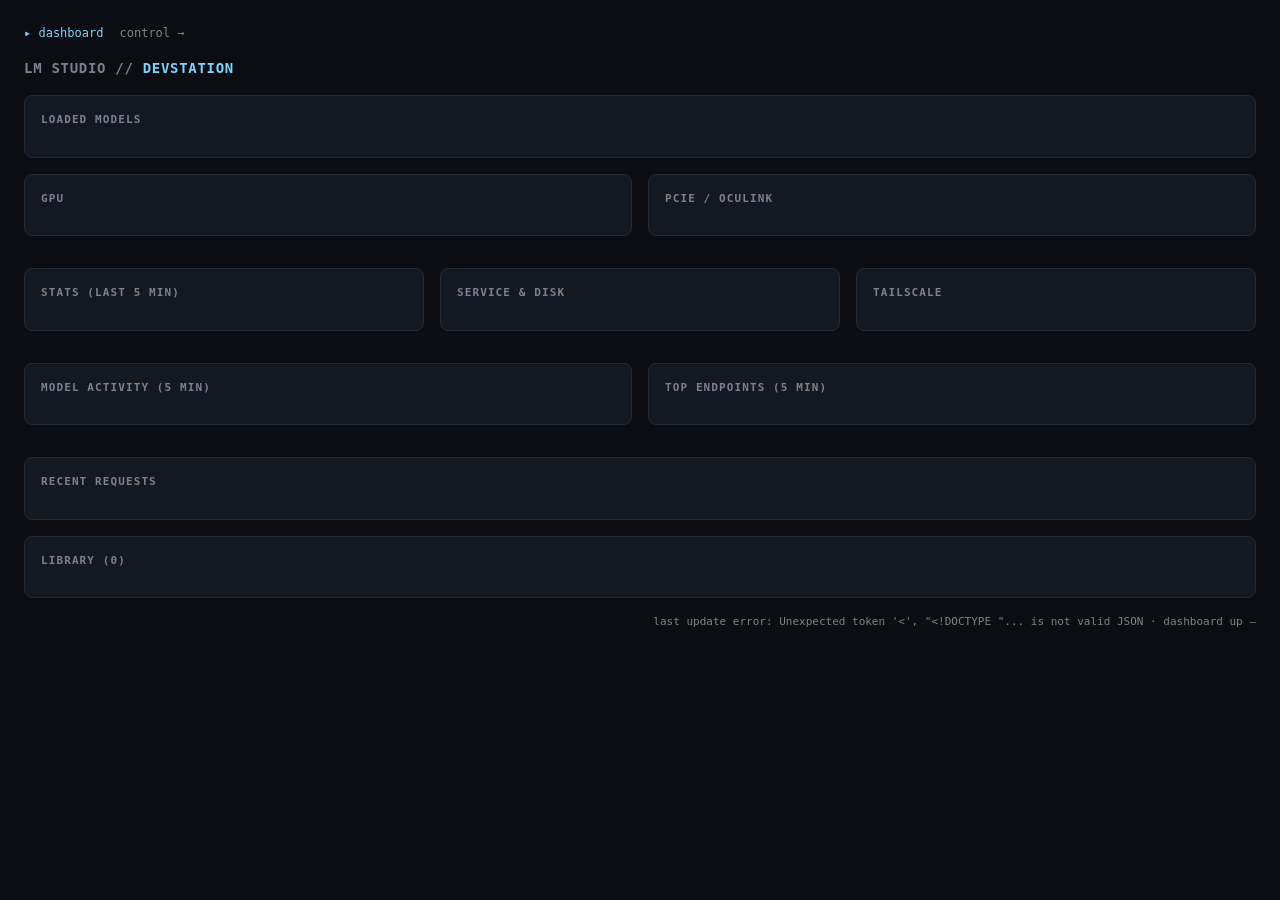
==== templates/index.html @ d63483bf "Serve state from background samplers and add a 10Hz live endpoint The request path used to shell out" ====
<!doctype html>
<html><head><meta charset="utf-8"><title>lm studio // devstation</title>
<style>
  :root{--bg:#0b0d12;--card:#141821;--border:#222936;--text:#e6e9ef;--dim:#7a8290;--accent:#7dd3fc;--accent2:#a78bfa;--good:#86efac;--warn:#fcd34d;--bad:#fca5a5}
  *{box-sizing:border-box}
  body{margin:0;background:var(--bg);color:var(--text);font:14px/1.5 ui-monospace,SFMono-Regular,Menlo,monospace;padding:24px;max-width:1400px;margin-inline:auto}
  h1{font-size:14px;font-weight:600;margin:0 0 16px;color:var(--dim);letter-spacing:.05em;text-transform:uppercase}
  h1 span{color:var(--accent)}
  .grid-2{display:grid;grid-template-columns:1fr 1fr;gap:16px;margin-bottom:16px}
  .grid-3{display:grid;grid-template-columns:1fr 1fr 1fr;gap:16px;margin-bottom:16px}
  @media(max-width:900px){.grid-2,.grid-3{grid-template-columns:1fr}}
  .card{background:var(--card);border:1px solid var(--border);border-radius:8px;padding:16px;margin-bottom:16px}
  .card h2{font-size:11px;font-weight:600;margin:0 0 12px;color:var(--dim);letter-spacing:.1em;text-transform:uppercase}
  .stat{display:flex;justify-content:space-between;padding:6px 0;border-bottom:1px dashed var(--border)}
  .stat:last-child{border:0}
  .stat .k{color:var(--dim)}
  .stat .v{font-variant-numeric:tabular-nums}
  .bar{height:6px;background:var(--border);border-radius:3px;overflow:hidden;margin:8px 0}
  .bar>div{height:100%;background:var(--accent);transition:width .3s}
  table{width:100%;border-collapse:collapse;font-size:12px}
  th{text-align:left;color:var(--dim);font-weight:500;padding:6px 8px;border-bottom:1px solid var(--border);text-transform:uppercase;font-size:10px;letter-spacing:.1em}
  td{padding:6px 8px;border-bottom:1px solid var(--border);font-variant-numeric:tabular-nums;vertical-align:top}
  tr:last-child td{border:0}
  td.path{font-family:ui-monospace,monospace;color:var(--accent2)}
  .pill{display:inline-block;padding:2px 8px;border-radius:10px;font-size:11px}
  .pill.good{background:rgba(134,239,172,.15);color:var(--good)}
  .pill.warn{background:rgba(252,211,77,.15);color:var(--warn)}
  .pill.bad{background:rgba(252,165,165,.15);color:var(--bad)}
  .pill.dim{background:var(--border);color:var(--dim)}
  .meta{color:var(--dim);font-size:11px;margin-top:8px;text-align:right}
  .empty{color:var(--dim);font-style:italic;padding:12px 0}
  svg.spark{width:100%;height:60px;display:block}
  .spark-label{font-size:10px;color:var(--dim);text-transform:uppercase;letter-spacing:.1em;margin-top:8px;display:flex;justify-content:space-between}
  .spark-label .vram{color:var(--accent)}
  .spark-label .util{color:var(--accent2)}
</style></head>
<body>
<nav style="display:flex;gap:16px;margin-bottom:16px;font-size:12px"><a href="/" style="color:#7dd3fc;text-decoration:none">▸ dashboard</a><a href="/control" style="color:#7a8290;text-decoration:none">control →</a></nav>
<h1>lm studio // <span>devstation</span></h1>

<div id="banner"></div>

<div class="card"><h2>Loaded Models</h2><div id="loaded"></div></div>

<div class="grid-2">
  <div class="card"><h2>GPU</h2><div id="gpu"></div><div id="spark"></div><div id="gpuprocs"></div></div>
  <div class="card"><h2>PCIe / Oculink</h2><div id="pcie"></div></div>
</div>

<div class="grid-3">
  <div class="card"><h2>Stats (last 5 min)</h2><div id="stats"></div></div>
  <div class="card"><h2>Service & Disk</h2><div id="service"></div></div>
  <div class="card"><h2>Tailscale</h2><div id="tailscale"></div></div>
</div>

<div class="grid-2">
  <div class="card"><h2>Model Activity (5 min)</h2><div id="activity"></div></div>
  <div class="card"><h2>Top Endpoints (5 min)</h2><div id="endpoints"></div></div>
</div>

<div class="card"><h2>Recent Requests</h2><div id="reqs"></div></div>
<div class="card"><h2>Library (<span id="libcount">0</span>)</h2><div id="lib"></div></div>
<div class="meta">last update <span id="now">—</span> · dashboard up <span id="dashup">—</span></div>

<script>
// Refresh cadences. The live payload is small and served from memory, so it
// can run an order of magnitude faster than the full state.
const LIVE_MS = 100;
const STATE_MS = 2000;

const SVG_NS = "http://www.w3.org/2000/svg";
const fmt = (n,d=1) => Number(n).toFixed(d);
const el = id => document.getElementById(id);

function ce(tag, opts={}, children=[]){
  const e = document.createElement(tag);
  if(opts.cls) e.className = opts.cls;
  if(opts.text != null) e.textContent = opts.text;
  if(opts.style) e.setAttribute('style', opts.style);
  for(const c of children){ if(c) e.appendChild(c); }
  return e;
}
function svg(tag, attrs={}){
  const e = document.createElementNS(SVG_NS, tag);
  for(const [k,v] of Object.entries(attrs)) e.setAttribute(k, v);
  return e;
}
function row(cells){
  const tr = document.createElement('tr');
  for(const c of cells){
    const td = document.createElement('td');
    if(c && typeof c === 'object' && c.cls === 'path'){ td.className = 'path'; td.textContent = c.text; }
    else if(c instanceof Node) td.appendChild(c);
    else td.textContent = (c == null ? '—' : String(c));
    tr.appendChild(td);
  }
  return tr;
}
function table(headers, rows){
  const t = document.createElement('table');
  const thead = document.createElement('tr');
  for(const h of headers){ const th = document.createElement('th'); th.textContent = h; thead.appendChild(th); }
  t.appendChild(thead);
  for(const r of rows) t.appendChild(r);
  return t;
}
function fmtBytes(b){
  if(!b) return '—';
  const u=['B','KB','MB','GB','TB']; let i=0; while(b>=1024 && i<u.length-1){b/=1024;i++;}
  return fmt(b)+' '+u[i];
}
function fmtUptime(s){
  if(s == null) return '—';
  const d=Math.floor(s/86400), h=Math.floor(s%86400/3600), m=Math.floor(s%3600/60);
  if(d) return `${d}d ${h}h`;
  if(h) return `${h}h ${m}m`;
  if(m) return `${m}m ${s%60}s`;
  return `${s}s`;
}
function replace(target, child){
  target.textContent = '';
  if(Array.isArray(child)) child.forEach(c => target.appendChild(c));
  else if(child) target.appendChild(child);
}
function statRow(k, v){
  return ce('div', {cls:'stat'}, [ce('span',{cls:'k',text:k}), ce('span',{cls:'v',text:v==null?'—':String(v)})]);
}

function sparkline(history){
  const wrap = ce('div');
  if(!history.length){ wrap.appendChild(ce('div',{cls:'empty',text:'collecting samples…'})); return wrap; }
  const W=600, H=60, pad=2;
  const s = svg('svg', {class:'spark',viewBox:`0 0 ${W} ${H}`,preserveAspectRatio:'none'});
  const n = Math.max(history.length, 2);
  const xStep = (W - 2*pad) / (n-1);
  function poly(getter, color, fill){
    const pts = history.map((p,i) => {
      const v = Math.max(0, Math.min(100, getter(p)));
      const x = pad + i*xStep, y = pad + (H-2*pad) * (1 - v/100);
      return `${x},${y}`;
    }).join(' ');
    if(fill){
      const area = svg('polygon', {points:`${pad},${H-pad} ${pts} ${pad+(n-1)*xStep},${H-pad}`,fill:color,opacity:'0.15'});
      s.appendChild(area);
    }
    s.appendChild(svg('polyline', {points:pts,fill:'none',stroke:color,'stroke-width':'1.5'}));
  }
  poly(p => p.vram_pct, '#7dd3fc', true);
  poly(p => p.util, '#a78bfa', false);
  wrap.appendChild(s);
  const last = history[history.length-1];
  const lab = ce('div', {cls:'spark-label'}, [
    ce('span',{cls:'vram',text:`vram ${fmt(last.vram_pct,0)}%`}),
    ce('span',{cls:'util',text:`util ${last.util}%`}),
    ce('span',{text:`${history.length} samples`}),
  ]);
  wrap.appendChild(lab);
  return wrap;
}

function pcieSparkline(history, capMbs){
  const wrap = ce('div');
  if(!history.length){ wrap.appendChild(ce('div',{cls:'empty',text:'collecting samples…'})); return wrap; }
  const W=600, H=60, pad=2;
  const maxObserved = Math.max(...history.flatMap(p => [p.rx, p.tx]), 1);
  const scale = Math.max(maxObserved, capMbs ? capMbs * 0.1 : 0); // dynamic, but at least 10% of cap
  const s = svg('svg', {class:'spark',viewBox:`0 0 ${W} ${H}`,preserveAspectRatio:'none'});
  const n = Math.max(history.length, 2);
  const xStep = (W - 2*pad) / (n-1);
  function poly(getter, color, fill){
    const pts = history.map((p,i) => {
      const v = Math.min(1, getter(p) / scale);
      const x = pad + i*xStep, y = pad + (H-2*pad) * (1 - v);
      return `${x},${y}`;
    }).join(' ');
    if(fill){
      s.appendChild(svg('polygon', {points:`${pad},${H-pad} ${pts} ${pad+(n-1)*xStep},${H-pad}`,fill:color,opacity:'0.15'}));
    }
    s.appendChild(svg('polyline', {points:pts,fill:'none',stroke:color,'stroke-width':'1.5'}));
  }
  poly(p => p.rx, '#86efac', true);   // green = rx (host→gpu)
  poly(p => p.tx, '#fcd34d', false);  // amber = tx (gpu→host)
  wrap.appendChild(s);
  const last = history[history.length-1];
  wrap.appendChild(ce('div', {cls:'spark-label'}, [
    ce('span',{style:'color:#86efac',text:`rx ${last.rx} MB/s`}),
    ce('span',{style:'color:#fcd34d',text:`tx ${last.tx} MB/s`}),
    ce('span',{text:`peak ${maxObserved} MB/s`}),
  ]));
  return wrap;
}

// The dashboard runs two loops. /api/live is a small, sampler-backed payload
// carrying only what visibly moves (GPU, host, PCIe) and is polled many times a
// second; /api/state carries the model lists and request panels, which change
// on the order of seconds to minutes. Both are served from memory, so neither
// costs the server a subprocess.

// gpu_versions arrives on the slow payload but is rendered by the fast one.
let GPU_VERSIONS = {};

function renderLive(s){
    // GPU
    const g = s.gpu;
    if(g.error){ replace(el('gpu'), ce('div', {cls:'empty', text:g.error})); }
    else {
      const pct = (g.mem_used/g.mem_total*100);
      const vbar = ce('div', {cls:'bar'}, [ce('div', {style:`width:${pct}%`})]);
      const pwrPct = g.power_limit ? Math.min(100, g.power/g.power_limit*100) : 0;
      const pbar = ce('div', {cls:'bar'}, [ce('div', {style:`width:${pwrPct}%;background:#fcd34d`})]);
      const tempText = g.temp_mem == null ? `${g.temp}°C` : `${g.temp}°C (mem ${g.temp_mem}°C)`;
      const ver = GPU_VERSIONS || {};
      const driverText = (ver.driver || ver.cuda)
        ? `driver ${ver.driver || '—'} · cuda ${ver.cuda || '—'}`
        : null;
      const rows = [
        statRow('device', g.name),
      ];
      if(driverText) rows.push(statRow('driver', driverText));
      rows.push(
        statRow('vram', `${g.mem_used}/${g.mem_total} MB (${fmt(pct)}%)`),
        vbar,
        statRow('utilization', g.util+'%'),
        statRow('temperature', tempText),
        statRow('fan', g.fan == null ? '—' : g.fan+'%'),
        statRow('power', g.power_limit ? `${fmt(g.power)} / ${fmt(g.power_limit,0)} W (${fmt(pwrPct,0)}%)` : `${fmt(g.power)} W`),
        pbar,
      );
      const tr = g.throttle_reasons || [];
      if(tr.length){
        const pills = ce('span', {cls:'v'}, tr.map(r => ce('span', {cls:'pill warn', style:'margin-left:4px', text:r})));
        rows.push(ce('div', {cls:'stat'}, [ce('span',{cls:'k',text:'throttling'}), pills]));
      }
      replace(el('gpu'), rows);
    }
    replace(el('spark'), sparkline(s.gpu_history || []));

    // PCIe
    const pc = s.pcie || {};
    const lat = pc.latest || {};
    const negotiated = `gen ${g.pcie_gen}.0 x${g.pcie_width}`;
    const max = `gen ${g.pcie_gen_max}.0 x${g.pcie_width_max}`;
    // Theoretical bandwidth: gen N → ~(N*1) GB/s/lane (rough: g1=0.25, g2=0.5, g3=1, g4=2, g5=4)
    const lanePerGen = {1:250,2:500,3:985,4:1969,5:3938};
    const linkCap = (lanePerGen[g.pcie_gen]||0) * g.pcie_width; // MB/s
    const linkCapMax = (lanePerGen[g.pcie_gen_max]||0) * g.pcie_width_max;
    const totalMbs = (lat.rx_mbs||0) + (lat.tx_mbs||0);
    const linkPct = linkCap ? Math.min(100, totalMbs/linkCap*100) : 0;
    const totalBar = ce('div', {cls:'bar'}, [ce('div', {style:`width:${linkPct}%;background:#a78bfa`})]);
    const h = s.host || {};
    const cpuBar = ce('div', {cls:'bar'}, [ce('div', {style:`width:${h.cpu_pct||0}%;background:#7dd3fc`})]);
    const memBar = ce('div', {cls:'bar'}, [ce('div', {style:`width:${h.mem_pct||0}%;background:#86efac`})]);
    const subhead = label => ce('div', {style:'font-size:10px;color:var(--dim);text-transform:uppercase;letter-spacing:.1em;margin:14px 0 6px;padding-top:10px;border-top:1px solid var(--border)', text: label});
    replace(el('pcie'), [
      ce('div', {style:'font-size:10px;color:var(--dim);text-transform:uppercase;letter-spacing:.1em;margin-bottom:6px', text:'oculink'}),
      statRow('link', negotiated + (negotiated===max ? '' : ` (max ${max})`)),
      statRow('link cap', linkCap ? `~${(linkCap/1024).toFixed(2)} GB/s` : '—'),
      statRow('rx', (lat.rx_mbs||0) + ' MB/s'),
      statRow('tx', (lat.tx_mbs||0) + ' MB/s'),
      statRow('total', totalMbs + ' MB/s'),
      totalBar,
      pcieSparkline(pc.history || [], linkCap),
      subhead('host'),
      statRow('cpu', h.cpu_pct == null ? '—' : `${fmt(h.cpu_pct,1)}% (${h.ncpu} cores · load ${h.load_1 ?? '—'})`),
      cpuBar,
      statRow('ram', h.mem_total ? `${fmtBytes(h.mem_used)} / ${fmtBytes(h.mem_total)} (${fmt(h.mem_pct,1)}%)` : '—'),
      memBar,
    ]);

    el('now').textContent = s.now;
    el('dashup').textContent = fmtUptime(s.dash_uptime_s);
}

function renderState(s){
    GPU_VERSIONS = s.gpu_versions || {};

    // GPU processes — its own container, so the 100ms live loop redrawing the
    // sparkline cannot wipe it between slow ticks.
    const procs = s.gpu_processes || [];
    if(procs.length){
      const procWrap = ce('div', {style:'margin-top:12px;padding-top:10px;border-top:1px solid var(--border)'});
      procWrap.appendChild(ce('div', {style:'font-size:10px;color:var(--dim);text-transform:uppercase;letter-spacing:.1em;margin-bottom:6px', text:`processes (${procs.length})`}));
      const ptable = table(['pid','process','vram'], procs.map(p => row([p.pid, {cls:'path', text:p.name}, fmtBytes(p.vram_mb*1024*1024)])));
      procWrap.appendChild(ptable);
      replace(el('gpuprocs'), procWrap);
    } else { replace(el('gpuprocs'), null); }

    // lms CLI banner — a missing CLI empties four panels at once
    if(s.lms_ok === false){
      replace(el('banner'), ce('div', {cls:'card', style:'border-color:#fca5a5;color:#fca5a5',
        text:'LM Studio CLI not found — model panels will stay empty. Set LMSTUDIO_LMS_BIN.'}));
    } else { replace(el('banner'), null); }

    // Loaded
    if(!s.loaded.length){ replace(el('loaded'), ce('div', {cls:'empty', text:'no models loaded'})); }
    else {
      const rows = s.loaded.map(m => {
        const caps = ce('span', {}, [
          m.vision ? ce('span',{cls:'pill dim',style:'margin-right:4px',text:'vision'}) : null,
          m.tools ? ce('span',{cls:'pill dim',text:'tools'}) : null,
        ]);
        const stCls = m.status === 'generating' ? 'good' : 'dim';
        const statusCell = ce('span', {}, [
          ce('span',{cls:'pill '+stCls, text: m.status || '—'}),
          m.queued ? ce('span',{cls:'pill warn',style:'margin-left:4px',text:m.queued+' queued'}) : null,
        ]);
        const ctx = m.context
          ? `${(m.context/1024).toFixed(0)}K / ${(m.max_context/1024).toFixed(0)}K`
          : '—';
        return row([
          m.identifier,
          m.arch || '—',
          m.quant || '—',
          fmtBytes(m.size),
          ctx,
          m.parallel == null ? '—' : String(m.parallel),
          m.ttl_s == null ? 'none' : fmtUptime(m.ttl_s),
          statusCell,
          caps,
        ]);
      });
      replace(el('loaded'), table(
        ['identifier','arch','quant','size','ctx / max','par','ttl','status',''], rows));
    }

    // Stats. LM Studio's logs carry no status, latency, or client IP, so there
    // are no percentile, error-rate, or per-client figures to show here.
    const st = s.stats_5m;
    const act = s.model_activity || [];
    const sum = k => act.reduce((n,a) => n + (a[k]||0), 0);
    replace(el('stats'), [
      statRow('requests', st.count),
      statRow('rps', st.rps),
      statRow('completions', sum('completions')),
      statRow('predictions', sum('predictions')),
      statRow('tool calls', sum('tool_calls')),
      ce('div', {cls:'meta', style:'text-align:left;margin-top:10px',
                 text:'LM Studio logs carry no status, latency, or client IP.'}),
    ]);

    // Service
    const sv = s.service, dk = s.disk;
    const activePill = sv.active === 'active'
      ? ce('span',{cls:'pill good',text:sv.active})
      : ce('span',{cls:'pill bad',text:sv.active});
    const eng = sv.engine || {};
    const engText = eng.name ? `${eng.name} @ ${eng.version}` : '—';
    replace(el('service'), [
      ce('div',{cls:'stat'},[ce('span',{cls:'k',text:'lmstudio-server'}), ce('span',{cls:'v'},[activePill])]),
      statRow('engine', engText),
      statRow('uptime', fmtUptime(sv.uptime_s)),
      statRow('rss', sv.rss_kb ? fmtBytes(sv.rss_kb*1024) : '—'),
      statRow('models size', fmtBytes(dk.models_size)),
      statRow('disk free', dk.fs_total ? `${fmtBytes(dk.fs_free)} / ${fmtBytes(dk.fs_total)}` : '—'),
      statRow('dashboard up', fmtUptime(s.dash_uptime_s)),
    ]);

    // Tailscale
    const ts = s.tailscale;
    if(!ts.up){
      replace(el('tailscale'), [statRow('status', ts.error || 'down')]);
    } else {
      replace(el('tailscale'), [
        ce('div',{cls:'stat'},[ce('span',{cls:'k',text:'status'}), ce('span',{cls:'v'},[ce('span',{cls:'pill good',text:'up'})])]),
        statRow('hostname', ts.hostname),
        statRow('dns', ts.dnsname),
        statRow('ip', ts.ip),
        statRow('tailnet', ts.tailnet),
        statRow('peers online', `${ts.peers_online}/${ts.peers_total}`),
      ]);
    }

    // Model activity — replaces the old top-clients panel, which had no data
    // source once the GIN logs went away.
    if(!act.length){ replace(el('activity'), ce('div',{cls:'empty',text:'no recent inference'})); }
    else {
      const rows = act.map(a => row([
        {cls:'path', text:a.model}, a.completions, a.predictions, a.tool_calls, a.streams]));
      replace(el('activity'), table(['model','completions','predictions','tool calls','streams'], rows));
    }

    // Top endpoints
    if(!s.top_endpoints.length){ replace(el('endpoints'), ce('div',{cls:'empty',text:'no recent activity'})); }
    else {
      const rows = s.top_endpoints.map(e => row([{cls:'path',text:e.path}, e.count]));
      replace(el('endpoints'), table(['path','count'], rows));
    }

    // Recent requests
    if(!s.requests.length){ replace(el('reqs'), ce('div',{cls:'empty',text:'no recent requests'})); }
    else {
      const rows = s.requests.map(r => row([
        r.ts,
        r.kind === 'request' ? r.method : ce('span',{cls:'pill dim',text:r.kind}),
        {cls:'path', text: r.path || r.model || '—'},
      ]));
      replace(el('reqs'), table(['time','kind','path / model'], rows));
    }

    // Library
    el('libcount').textContent = s.library.length;
    const libRows = s.library.map(m => {
      const del = document.createElement('button');
      del.textContent = 'Delete';
      del.style.cssText = 'background:#222936;color:#e6e9ef;border:1px solid #2d3548;border-radius:4px;padding:3px 8px;font:inherit;font-size:10px;cursor:pointer';
      del.onmouseenter = () => { del.style.borderColor = '#fca5a5'; del.style.color = '#fca5a5'; };
      del.onmouseleave = () => { del.style.borderColor = '#2d3548'; del.style.color = '#e6e9ef'; };
      del.onclick = async () => {
        // Deletion removes files from disk with no undo, so the API demands the
        // model key typed back verbatim rather than a yes/no confirm.
        const typed = prompt(`Deleting ${m.model_key} removes its files from disk.\n\nType the model key exactly to confirm:`);
        if(typed == null) return;
        if(typed !== m.model_key){ alert('Confirmation did not match. Nothing was deleted.'); return; }
        del.disabled = true; del.textContent = '…';
        try{
          const r = await fetch('/api/control/model', {method:'DELETE', headers:{'Content-Type':'application/json'},
            body:JSON.stringify({name:m.model_key, confirm:typed})});
          const res = await r.json();
          if(!r.ok || !res.ok) throw new Error(res.error || 'unknown error');
          alert('Removed:\n' + (res.removed||[]).join('\n'));
          tick();
        } catch(e){ alert('Delete failed: '+e.message); del.disabled = false; del.textContent = 'Delete'; }
      };
      const caps = ce('span', {}, [
        m.loaded ? ce('span',{cls:'pill good',style:'margin-right:4px',text:'loaded'}) : null,
        m.vision ? ce('span',{cls:'pill dim',style:'margin-right:4px',text:'vision'}) : null,
        m.tools ? ce('span',{cls:'pill dim',text:'tools'}) : null,
      ]);
      return row([
        m.model_key,
        m.arch || '—',
        m.params || '—',
        m.quant || '—',
        fmtBytes(m.size),
        m.max_context ? (m.max_context/1024).toFixed(0)+'K' : '—',
        caps,
        del,
      ]);
    });
    replace(el('lib'), table(['model','arch','params','quant','size','max ctx','',''], libRows));
}

// Each loop reschedules itself only after its own request settles, so a slow
// or stalled response can never pile up overlapping fetches.
function loop(url, render, intervalMs){
  let stopped = false;
  async function run(){
    try{
      const r = await fetch(url);
      render(await r.json());
    } catch(e){
      el('now').textContent = 'error: ' + e.message;
    }
    if(!stopped) setTimeout(run, intervalMs);
  }
  run();
  // Pause while the tab is hidden — no point polling 10x/second into a
  // background tab.
  document.addEventListener('visibilitychange', () => {
    if(document.hidden){ stopped = true; }
    else if(stopped){ stopped = false; run(); }
  });
}

loop('/api/live',  renderLive,  LIVE_MS);
loop('/api/state', renderState, STATE_MS);
</script>
</body></html>
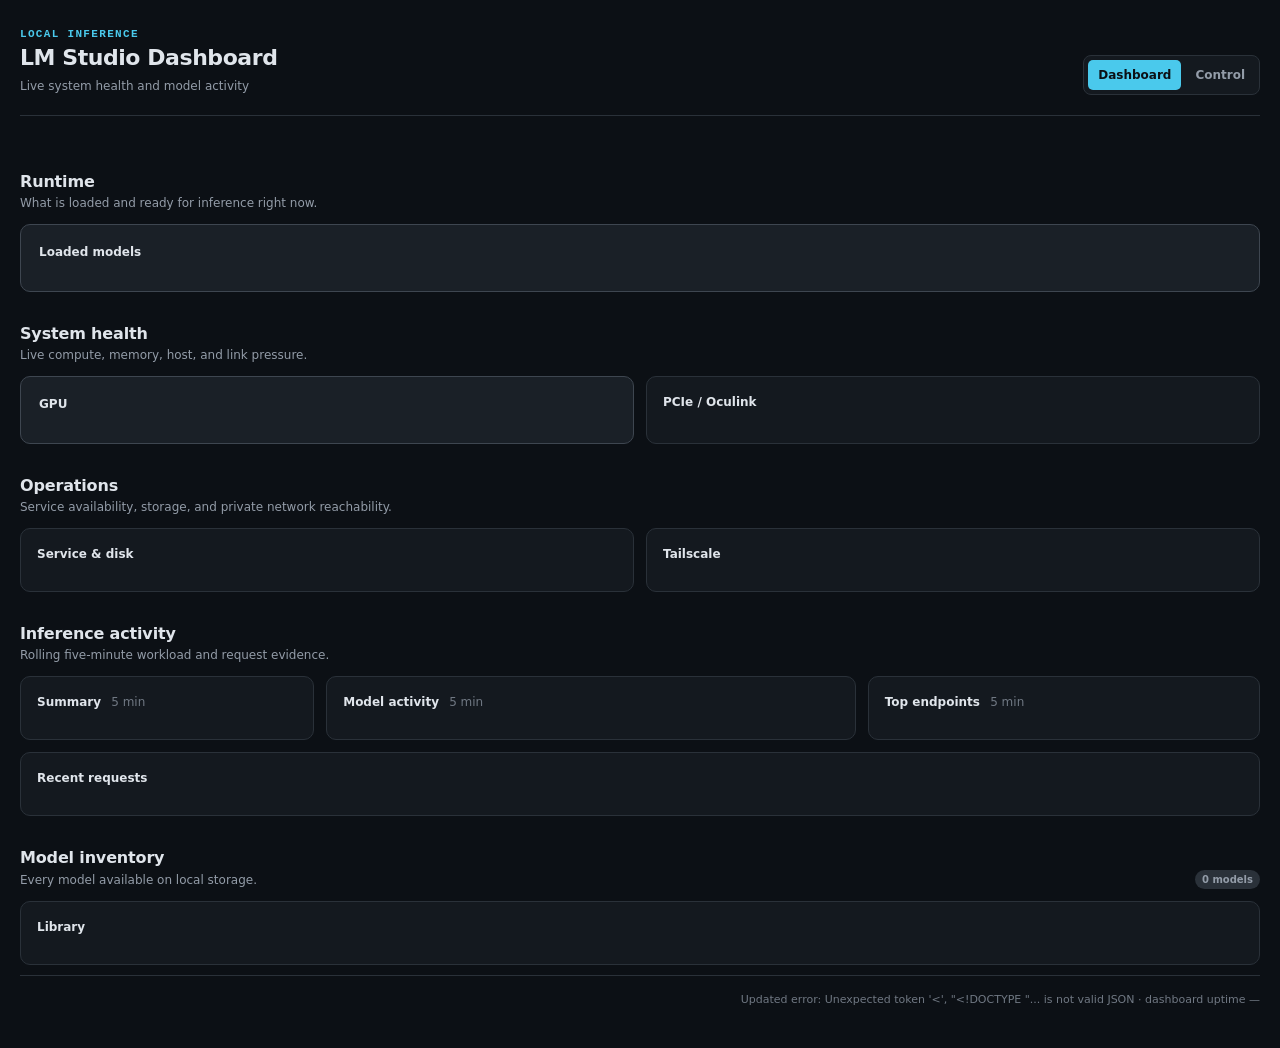
==== commit fd88e491: "dashboard: improve information hierarchy Reorganize the dashboard and control panel around runtime h" ====
--- a/templates/index.html
+++ b/templates/index.html
@@ -1,66 +1,113 @@
 <!doctype html>
-<html><head><meta charset="utf-8"><title>lm studio // devstation</title>
+<html lang="en"><head><meta charset="utf-8"><meta name="viewport" content="width=device-width, initial-scale=1"><title>LM Studio Dashboard</title>
 <style>
-  :root{--bg:#0b0d12;--card:#141821;--border:#222936;--text:#e6e9ef;--dim:#7a8290;--accent:#7dd3fc;--accent2:#a78bfa;--good:#86efac;--warn:#fcd34d;--bad:#fca5a5}
+  :root{color-scheme:dark;--bg:oklch(17% .012 255);--surface:oklch(21% .014 255);--surface-raised:oklch(24% .016 255);--border:oklch(31% .018 255);--border-strong:oklch(39% .02 255);--text:oklch(92% .01 255);--dim:oklch(69% .02 255);--muted:oklch(57% .02 255);--accent:oklch(78% .12 220);--accent2:oklch(76% .1 292);--good:oklch(78% .13 150);--warn:oklch(82% .13 85);--bad:oklch(75% .15 25);--radius:10px}
   *{box-sizing:border-box}
-  body{margin:0;background:var(--bg);color:var(--text);font:14px/1.5 ui-monospace,SFMono-Regular,Menlo,monospace;padding:24px;max-width:1400px;margin-inline:auto}
-  h1{font-size:14px;font-weight:600;margin:0 0 16px;color:var(--dim);letter-spacing:.05em;text-transform:uppercase}
-  h1 span{color:var(--accent)}
-  .grid-2{display:grid;grid-template-columns:1fr 1fr;gap:16px;margin-bottom:16px}
-  .grid-3{display:grid;grid-template-columns:1fr 1fr 1fr;gap:16px;margin-bottom:16px}
-  @media(max-width:900px){.grid-2,.grid-3{grid-template-columns:1fr}}
-  .card{background:var(--card);border:1px solid var(--border);border-radius:8px;padding:16px;margin-bottom:16px}
-  .card h2{font-size:11px;font-weight:600;margin:0 0 12px;color:var(--dim);letter-spacing:.1em;text-transform:uppercase}
-  .stat{display:flex;justify-content:space-between;padding:6px 0;border-bottom:1px dashed var(--border)}
+  html{background:var(--bg)}
+  body{margin:0;background:var(--bg);color:var(--text);font:14px/1.5 -apple-system,BlinkMacSystemFont,"Segoe UI",system-ui,sans-serif}
+  a,button{transition:color 180ms cubic-bezier(.22,1,.36,1),border-color 180ms cubic-bezier(.22,1,.36,1),background-color 180ms cubic-bezier(.22,1,.36,1)}
+  a:focus-visible,button:focus-visible{outline:2px solid var(--accent);outline-offset:3px}
+  .shell{width:min(100% - 40px,1500px);margin-inline:auto;padding:28px 0 40px}
+  .masthead{display:flex;align-items:flex-end;justify-content:space-between;gap:24px;padding-bottom:20px;border-bottom:1px solid var(--border)}
+  .eyebrow{margin:0 0 4px;color:var(--accent);font:600 11px/1.2 ui-monospace,SFMono-Regular,Menlo,monospace;letter-spacing:.12em;text-transform:uppercase}
+  h1{font-size:22px;line-height:1.2;font-weight:650;letter-spacing:-.02em;margin:0}
+  .subtitle{color:var(--dim);font-size:12px;margin-top:5px}
+  nav{display:flex;gap:4px;padding:4px;background:var(--surface);border:1px solid var(--border);border-radius:8px}
+  nav a{color:var(--dim);text-decoration:none;font-size:12px;font-weight:600;padding:6px 10px;border-radius:5px}
+  nav a:hover{color:var(--text);background:var(--surface-raised)}
+  nav a.active{color:var(--bg);background:var(--accent)}
+  main{display:grid;gap:32px;padding-top:24px}
+  .section-head{display:flex;align-items:end;justify-content:space-between;gap:20px;margin-bottom:12px}
+  .section-head h2{font-size:16px;line-height:1.2;margin:0;font-weight:650;letter-spacing:-.01em}
+  .section-head p{margin:3px 0 0;color:var(--dim);font-size:12px}
+  .grid-2{display:grid;grid-template-columns:minmax(0,1fr) minmax(0,1fr);gap:12px}
+  .grid-3{display:grid;grid-template-columns:minmax(220px,.75fr) minmax(0,1.35fr) minmax(0,1fr);gap:12px}
+  .card{min-width:0;background:var(--surface);border:1px solid var(--border);border-radius:var(--radius);padding:16px}
+  .card.primary{background:var(--surface-raised);border-color:var(--border-strong);padding:18px}
+  .card h3{font-size:12px;font-weight:650;margin:0 0 12px;color:var(--text)}
+  .card h3 .context{color:var(--muted);font-weight:500;margin-left:6px}
+  .table-region{overflow-x:auto;scrollbar-gutter:stable}
+  .stat{display:flex;justify-content:space-between;gap:20px;padding:7px 0;border-bottom:1px solid var(--border)}
   .stat:last-child{border:0}
   .stat .k{color:var(--dim)}
-  .stat .v{font-variant-numeric:tabular-nums}
-  .bar{height:6px;background:var(--border);border-radius:3px;overflow:hidden;margin:8px 0}
-  .bar>div{height:100%;background:var(--accent);transition:width .3s}
-  table{width:100%;border-collapse:collapse;font-size:12px}
-  th{text-align:left;color:var(--dim);font-weight:500;padding:6px 8px;border-bottom:1px solid var(--border);text-transform:uppercase;font-size:10px;letter-spacing:.1em}
-  td{padding:6px 8px;border-bottom:1px solid var(--border);font-variant-numeric:tabular-nums;vertical-align:top}
+  .stat .v{font-family:ui-monospace,SFMono-Regular,Menlo,monospace;font-size:12px;font-variant-numeric:tabular-nums;text-align:right}
+  /* Throttling recolours the affected value in place. Nothing is inserted or
+     removed, so the card never changes height and the page never shifts.
+     No transition here: this card is rebuilt on every refresh, so a CSS
+     transition would never get the chance to run. */
+  .stat .v.bad{color:var(--bad)}
+  .bar{height:5px;background:var(--border);border-radius:3px;overflow:hidden;margin:8px 0}
+  .bar>div{height:100%;background:var(--accent);transition:width 200ms cubic-bezier(.22,1,.36,1)}
+  table{width:100%;min-width:560px;border-collapse:collapse;font:12px/1.45 ui-monospace,SFMono-Regular,Menlo,monospace}
+  th{text-align:left;color:var(--muted);font-weight:600;padding:7px 9px;border-bottom:1px solid var(--border-strong);text-transform:uppercase;font-size:9px;letter-spacing:.1em;white-space:nowrap}
+  td{padding:8px 9px;border-bottom:1px solid var(--border);font-variant-numeric:tabular-nums;vertical-align:top}
+  tbody tr:hover td,table>tr:not(:first-child):hover td{background:oklch(26% .016 255)}
   tr:last-child td{border:0}
-  td.path{font-family:ui-monospace,monospace;color:var(--accent2)}
-  .pill{display:inline-block;padding:2px 8px;border-radius:10px;font-size:11px}
-  .pill.good{background:rgba(134,239,172,.15);color:var(--good)}
-  .pill.warn{background:rgba(252,211,77,.15);color:var(--warn)}
-  .pill.bad{background:rgba(252,165,165,.15);color:var(--bad)}
+  td.path{color:var(--accent2)}
+  #endpoints table{min-width:0;table-layout:fixed}
+  #endpoints th:last-child,#endpoints td:last-child{width:58px;text-align:right}
+  #endpoints td.path{overflow-wrap:anywhere;word-break:break-word}
+  #activity table{min-width:0;table-layout:fixed}
+  #activity th{white-space:normal;line-height:1.3}
+  #activity th:first-child,#activity td:first-child{width:42%}
+  #activity th:not(:first-child),#activity td:not(:first-child){text-align:right}
+  #activity td.path{overflow-wrap:anywhere;word-break:break-word}
+  #reqs th:nth-child(n+4):nth-child(-n+7),#reqs td:nth-child(n+4):nth-child(-n+7){text-align:right}
+  .pill{display:inline-block;padding:2px 7px;border-radius:999px;font:600 10px/1.5 -apple-system,BlinkMacSystemFont,"Segoe UI",system-ui,sans-serif;white-space:nowrap}
+  .pill.good{background:oklch(30% .06 150);color:var(--good)}
+  .pill.warn{background:oklch(31% .055 85);color:var(--warn)}
+  .pill.bad{background:oklch(30% .06 25);color:var(--bad)}
   .pill.dim{background:var(--border);color:var(--dim)}
-  .meta{color:var(--dim);font-size:11px;margin-top:8px;text-align:right}
-  .empty{color:var(--dim);font-style:italic;padding:12px 0}
-  svg.spark{width:100%;height:60px;display:block}
+  .meta{color:var(--muted);font-size:11px;margin-top:10px;text-align:right}
+  .empty{color:var(--dim);padding:14px 0}
+  svg.spark{width:100%;height:72px;display:block;margin-top:4px}
   .spark-label{font-size:10px;color:var(--dim);text-transform:uppercase;letter-spacing:.1em;margin-top:8px;display:flex;justify-content:space-between}
   .spark-label .vram{color:var(--accent)}
   .spark-label .util{color:var(--accent2)}
+  .footer-meta{padding-top:16px;border-top:1px solid var(--border)}
+  @media(max-width:1000px){.grid-3{grid-template-columns:1fr 1fr}.grid-3>.card:first-child{grid-column:1/-1}}
+  @media(max-width:760px){.shell{width:min(100% - 24px,1500px);padding-top:16px}.masthead{align-items:flex-start;flex-direction:column}.grid-2,.grid-3{grid-template-columns:1fr}.grid-3>.card:first-child{grid-column:auto}.section-head{align-items:flex-start;flex-direction:column;gap:4px}.card,.card.primary{padding:14px}main{gap:28px}}
+  @media(prefers-reduced-motion:reduce){*,*::before,*::after{scroll-behavior:auto!important;transition:none!important}}
 </style></head>
 <body>
-<nav style="display:flex;gap:16px;margin-bottom:16px;font-size:12px"><a href="/" style="color:#7dd3fc;text-decoration:none">▸ dashboard</a><a href="/control" style="color:#7a8290;text-decoration:none">control →</a></nav>
-<h1>lm studio // <span>devstation</span></h1>
-
-<div id="banner"></div>
-
-<div class="card"><h2>Loaded Models</h2><div id="loaded"></div></div>
-
-<div class="grid-2">
-  <div class="card"><h2>GPU</h2><div id="gpu"></div><div id="spark"></div><div id="gpuprocs"></div></div>
-  <div class="card"><h2>PCIe / Oculink</h2><div id="pcie"></div></div>
+<div class="shell">
+  <header class="masthead">
+    <div><p class="eyebrow">Local inference</p><h1>LM Studio Dashboard</h1><div class="subtitle">Live system health and model activity</div></div>
+    <nav aria-label="Primary"><a href="/" class="active" aria-current="page">Dashboard</a><a href="/control">Control</a></nav>
+  </header>
+  <main>
+    <div id="banner"></div>
+    <section aria-labelledby="runtime-title">
+      <div class="section-head"><div><h2 id="runtime-title">Runtime</h2><p>What is loaded and ready for inference right now.</p></div></div>
+      <div class="card primary table-region"><h3>Loaded models</h3><div id="loaded"></div></div>
+    </section>
+    <section aria-labelledby="health-title">
+      <div class="section-head"><div><h2 id="health-title">System health</h2><p>Live compute, memory, host, and link pressure.</p></div></div>
+      <div class="grid-2">
+        <div class="card primary"><h3>GPU</h3><div id="gpu"></div><div id="spark"></div><div id="gpuprocs" class="table-region"></div></div>
+        <div class="card"><h3>PCIe / Oculink</h3><div id="pcie"></div></div>
+      </div>
+    </section>
+    <section aria-labelledby="operations-title">
+      <div class="section-head"><div><h2 id="operations-title">Operations</h2><p>Service availability, storage, and private network reachability.</p></div></div>
+      <div class="grid-2"><div class="card"><h3>Service &amp; disk</h3><div id="service"></div></div><div class="card"><h3>Tailscale</h3><div id="tailscale"></div></div></div>
+    </section>
+    <section aria-labelledby="activity-title">
+      <div class="section-head"><div><h2 id="activity-title">Inference activity</h2><p>Rolling five-minute workload and request evidence.</p></div></div>
+      <div class="grid-3">
+        <div class="card"><h3>Summary <span class="context">5 min</span></h3><div id="stats"></div></div>
+        <div class="card table-region"><h3>Model activity <span class="context">5 min</span></h3><div id="activity"></div></div>
+        <div class="card table-region"><h3>Top endpoints <span class="context">5 min</span></h3><div id="endpoints"></div></div>
+      </div>
+      <div class="card table-region" style="margin-top:12px"><h3>Recent requests</h3><div id="reqs"></div></div>
+    </section>
+    <section aria-labelledby="inventory-title">
+      <div class="section-head"><div><h2 id="inventory-title">Model inventory</h2><p>Every model available on local storage.</p></div><span class="pill dim"><span id="libcount">0</span> models</span></div>
+      <div class="card table-region"><h3>Library</h3><div id="lib"></div></div>
+    </section>
+  </main>
+  <div class="meta footer-meta">Updated <span id="now">—</span> · dashboard uptime <span id="dashup">—</span></div>
 </div>
-
-<div class="grid-3">
-  <div class="card"><h2>Stats (last 5 min)</h2><div id="stats"></div></div>
-  <div class="card"><h2>Service & Disk</h2><div id="service"></div></div>
-  <div class="card"><h2>Tailscale</h2><div id="tailscale"></div></div>
-</div>
-
-<div class="grid-2">
-  <div class="card"><h2>Model Activity (5 min)</h2><div id="activity"></div></div>
-  <div class="card"><h2>Top Endpoints (5 min)</h2><div id="endpoints"></div></div>
-</div>
-
-<div class="card"><h2>Recent Requests</h2><div id="reqs"></div></div>
-<div class="card"><h2>Library (<span id="libcount">0</span>)</h2><div id="lib"></div></div>
-<div class="meta">last update <span id="now">—</span> · dashboard up <span id="dashup">—</span></div>
 
 <script>
 // Refresh cadences. The live payload is small and served from memory, so it
@@ -122,8 +169,26 @@
   if(Array.isArray(child)) child.forEach(c => target.appendChild(c));
   else if(child) target.appendChild(child);
 }
-function statRow(k, v){
-  return ce('div', {cls:'stat'}, [ce('span',{cls:'k',text:k}), ce('span',{cls:'v',text:v==null?'—':String(v)})]);
+function statRow(k, v, bad){
+  const val = ce('span', {cls: bad ? 'v bad' : 'v', text: v==null?'—':String(v)});
+  return ce('div', {cls:'stat'}, [ce('span',{cls:'k',text:k}), val]);
+}
+
+// Throttle flags flip on and off between consecutive samples, so at a 100ms
+// refresh a raw read would strobe. Latch each reason for THROTTLE_HOLD_MS past
+// its last sighting so the indicator reads as steady-on rather than flickering.
+const THROTTLE_HOLD_MS = 2000;
+const _throttleSeen = new Map();
+
+function holdThrottle(reasons){
+  const now = Date.now();
+  for(const r of reasons) _throttleSeen.set(r, now);
+  const active = [];
+  for(const [r, t] of _throttleSeen){
+    if(now - t <= THROTTLE_HOLD_MS) active.push(r);
+    else _throttleSeen.delete(r);
+  }
+  return active;
 }
 
 function sparkline(history){
@@ -213,6 +278,26 @@
       const driverText = (ver.driver || ver.cuda)
         ? `driver ${ver.driver || '—'} · cuda ${ver.cuda || '—'}`
         : null;
+      // Throttling is shown by colouring the value it applies to, never by
+      // inserting a row — an appearing/disappearing row shoves the whole page
+      // down. holdThrottle also latches the state briefly, because the power
+      // cap flickers on and off between samples and at 10Hz a raw read would
+      // strobe the colour several times a second.
+      const active = holdThrottle(g.throttle_reasons || []);
+      const powerThrottled = active.some(r => r === 'sw_power_cap' || r === 'hw_power_brake');
+      const tempThrottled = active.some(r => r.includes('thermal'));
+      // Anything that maps to neither power nor temperature still needs a home,
+      // so it rides along on the utilization row rather than vanishing.
+      const otherThrottled = active.filter(
+        r => !r.includes('thermal') && r !== 'sw_power_cap' && r !== 'hw_power_brake');
+
+      // Reasons are appended to the value text, not shown on hover: this card
+      // is rebuilt every 100ms, so a native title tooltip would be destroyed
+      // before the browser's hover delay ever elapsed.
+      const powerText = g.power_limit
+        ? `${fmt(g.power)} / ${fmt(g.power_limit,0)} W (${fmt(pwrPct,0)}%)`
+        : `${fmt(g.power)} W`;
+
       const rows = [
         statRow('device', g.name),
       ];
@@ -220,17 +305,14 @@
       rows.push(
         statRow('vram', `${g.mem_used}/${g.mem_total} MB (${fmt(pct)}%)`),
         vbar,
-        statRow('utilization', g.util+'%'),
-        statRow('temperature', tempText),
+        statRow('utilization', g.util + '%' + (otherThrottled.length ? ' · ' + otherThrottled.join(', ') : ''),
+                otherThrottled.length > 0),
+        statRow('temperature', tempText + (tempThrottled ? ' · thermal throttle' : ''), tempThrottled),
         statRow('fan', g.fan == null ? '—' : g.fan+'%'),
-        statRow('power', g.power_limit ? `${fmt(g.power)} / ${fmt(g.power_limit,0)} W (${fmt(pwrPct,0)}%)` : `${fmt(g.power)} W`),
+        statRow('power', powerText + (powerThrottled ? ' · power capped' : ''), powerThrottled),
         pbar,
       );
-      const tr = g.throttle_reasons || [];
-      if(tr.length){
-        const pills = ce('span', {cls:'v'}, tr.map(r => ce('span', {cls:'pill warn', style:'margin-left:4px', text:r})));
-        rows.push(ce('div', {cls:'stat'}, [ce('span',{cls:'k',text:'throttling'}), pills]));
-      }
+      if(powerThrottled) pbar.firstChild.style.background = 'var(--bad)';
       replace(el('gpu'), rows);
     }
     replace(el('spark'), sparkline(s.gpu_history || []));
@@ -392,9 +474,15 @@
       const rows = s.requests.map(r => row([
         r.ts,
         r.kind === 'request' ? r.method : ce('span',{cls:'pill dim',text:r.kind}),
+        {cls:'path', text:r.model || '—'},
+        r.messages,
+        r.prompt_tokens,
+        r.completion_tokens,
+        r.total_tokens,
         {cls:'path', text: r.path || r.model || '—'},
       ]));
-      replace(el('reqs'), table(['time','kind','path / model'], rows));
+      replace(el('reqs'), table(
+        ['time','event','model','messages','tokens in','tokens out','total','endpoint'], rows));
     }
 
     // Library
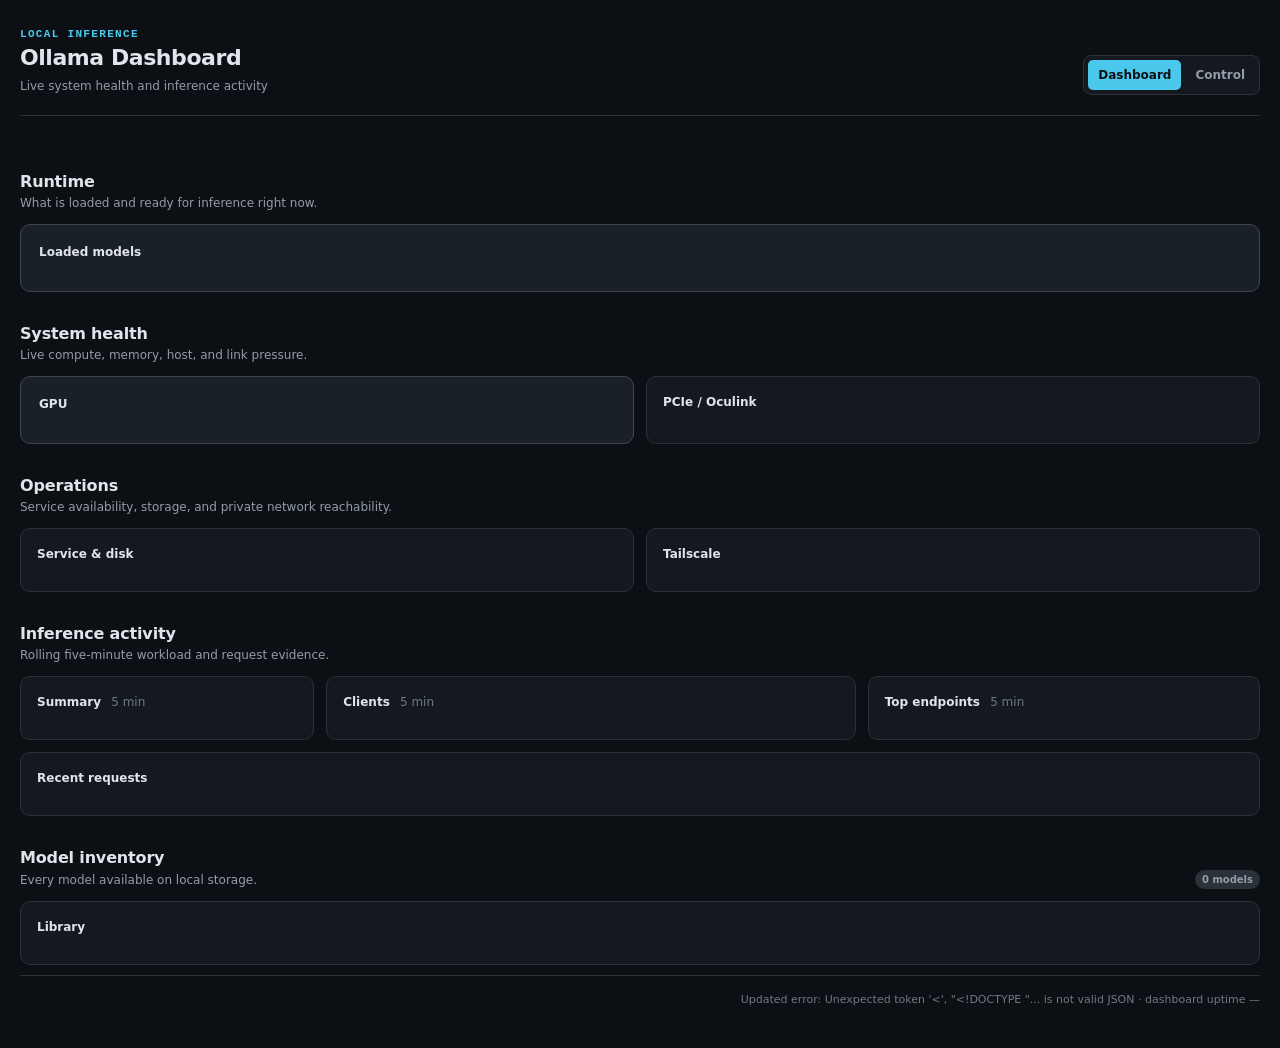
==== commit db56d8df: "Rework the dashboard and control panel for Ollama index.html: request table gains status, latency an" ====
--- a/templates/index.html
+++ b/templates/index.html
@@ -1,5 +1,5 @@
 <!doctype html>
-<html lang="en"><head><meta charset="utf-8"><meta name="viewport" content="width=device-width, initial-scale=1"><title>LM Studio Dashboard</title>
+<html lang="en"><head><meta charset="utf-8"><meta name="viewport" content="width=device-width, initial-scale=1"><title>Ollama Dashboard</title>
 <style>
   :root{color-scheme:dark;--bg:oklch(17% .012 255);--surface:oklch(21% .014 255);--surface-raised:oklch(24% .016 255);--border:oklch(31% .018 255);--border-strong:oklch(39% .02 255);--text:oklch(92% .01 255);--dim:oklch(69% .02 255);--muted:oklch(57% .02 255);--accent:oklch(78% .12 220);--accent2:oklch(76% .1 292);--good:oklch(78% .13 150);--warn:oklch(82% .13 85);--bad:oklch(75% .15 25);--radius:10px}
   *{box-sizing:border-box}
@@ -52,7 +52,9 @@
   #activity th:first-child,#activity td:first-child{width:42%}
   #activity th:not(:first-child),#activity td:not(:first-child){text-align:right}
   #activity td.path{overflow-wrap:anywhere;word-break:break-word}
-  #reqs th:nth-child(n+4):nth-child(-n+7),#reqs td:nth-child(n+4):nth-child(-n+7){text-align:right}
+  /* status + latency are numeric; client and model are identifiers. */
+  #reqs th:nth-child(4),#reqs td:nth-child(4),#reqs th:nth-child(5),#reqs td:nth-child(5){text-align:right}
+  #reqs td.path{overflow-wrap:anywhere;word-break:break-word}
   .pill{display:inline-block;padding:2px 7px;border-radius:999px;font:600 10px/1.5 -apple-system,BlinkMacSystemFont,"Segoe UI",system-ui,sans-serif;white-space:nowrap}
   .pill.good{background:oklch(30% .06 150);color:var(--good)}
   .pill.warn{background:oklch(31% .055 85);color:var(--warn)}
@@ -72,7 +74,7 @@
 <body>
 <div class="shell">
   <header class="masthead">
-    <div><p class="eyebrow">Local inference</p><h1>LM Studio Dashboard</h1><div class="subtitle">Live system health and model activity</div></div>
+    <div><p class="eyebrow">Local inference</p><h1>Ollama Dashboard</h1><div class="subtitle">Live system health and inference activity</div></div>
     <nav aria-label="Primary"><a href="/" class="active" aria-current="page">Dashboard</a><a href="/control">Control</a></nav>
   </header>
   <main>
@@ -96,7 +98,7 @@
       <div class="section-head"><div><h2 id="activity-title">Inference activity</h2><p>Rolling five-minute workload and request evidence.</p></div></div>
       <div class="grid-3">
         <div class="card"><h3>Summary <span class="context">5 min</span></h3><div id="stats"></div></div>
-        <div class="card table-region"><h3>Model activity <span class="context">5 min</span></h3><div id="activity"></div></div>
+        <div class="card table-region"><h3>Clients <span class="context">5 min</span></h3><div id="activity"></div></div>
         <div class="card table-region"><h3>Top endpoints <span class="context">5 min</span></h3><div id="endpoints"></div></div>
       </div>
       <div class="card table-region" style="margin-top:12px"><h3>Recent requests</h3><div id="reqs"></div></div>
@@ -118,6 +120,12 @@
 const SVG_NS = "http://www.w3.org/2000/svg";
 const fmt = (n,d=1) => Number(n).toFixed(d);
 const el = id => document.getElementById(id);
+// GIN latencies arrive in seconds and span microseconds to minutes.
+const fmtDur = s => s == null ? '—'
+  : s < 1e-3 ? (s*1e6).toFixed(0)+'\u00b5s'
+  : s < 1    ? (s*1e3).toFixed(1)+'ms'
+  : s < 60   ? s.toFixed(2)+'s'
+  : Math.floor(s/60)+'m'+Math.round(s%60)+'s';
 
 function ce(tag, opts={}, children=[]){
   const e = document.createElement(tag);
@@ -367,11 +375,20 @@
       replace(el('gpuprocs'), procWrap);
     } else { replace(el('gpuprocs'), null); }
 
-    // lms CLI banner — a missing CLI empties four panels at once
-    if(s.lms_ok === false){
-      replace(el('banner'), ce('div', {cls:'card', style:'border-color:#fca5a5;color:#fca5a5',
-        text:'LM Studio CLI not found — model panels will stay empty. Set LMSTUDIO_LMS_BIN.'}));
-    } else { replace(el('banner'), null); }
+    // Banners. Both exist so a broken input is never rendered as real data:
+    // an unreachable server empties the model panels, and a dead journal
+    // follower would otherwise present a frozen request window as current.
+    const warn = [];
+    if(s.ollama_ok === false){
+      warn.push('Ollama unreachable — model panels will stay empty. Check OLLAMA_URL and `systemctl status ollama`.');
+    }
+    if(s.log_age_s != null && s.log_age_s > 30){
+      warn.push(`Request log stale (${fmtDur(s.log_age_s)} since the last line) — the journal follower may have died.`);
+    }
+    replace(el('banner'), warn.length
+      ? ce('div',{cls:'card',style:'border-color:#fca5a5;color:#fca5a5'},
+           warn.map(t => ce('div',{text:t})))
+      : null);
 
     // Loaded
     if(!s.loaded.length){ replace(el('loaded'), ce('div', {cls:'empty', text:'no models loaded'})); }
@@ -379,45 +396,49 @@
       const rows = s.loaded.map(m => {
         const caps = ce('span', {}, [
           m.vision ? ce('span',{cls:'pill dim',style:'margin-right:4px',text:'vision'}) : null,
-          m.tools ? ce('span',{cls:'pill dim',text:'tools'}) : null,
+          m.tools ? ce('span',{cls:'pill dim',style:'margin-right:4px',text:'tools'}) : null,
+          m.thinking ? ce('span',{cls:'pill dim',style:'margin-right:4px',text:'thinking'}) : null,
+          m.embedding ? ce('span',{cls:'pill dim',text:'embed'}) : null,
         ]);
-        const stCls = m.status === 'generating' ? 'good' : 'dim';
-        const statusCell = ce('span', {}, [
-          ce('span',{cls:'pill '+stCls, text: m.status || '—'}),
-          m.queued ? ce('span',{cls:'pill warn',style:'margin-left:4px',text:m.queued+' queued'}) : null,
-        ]);
+        // size vs size_vram is the load-health signal Ollama gives and LM Studio
+        // did not: when they differ, layers spilled to the CPU. Colour is paired
+        // with text so the state is never carried by hue alone.
+        const placement = m.fully_gpu
+          ? ce('span',{cls:'pill good',text:'GPU'})
+          : ce('span',{cls:'pill warn',text:'CPU +'+fmtBytes(m.cpu_bytes)});
         const ctx = m.context
-          ? `${(m.context/1024).toFixed(0)}K / ${(m.max_context/1024).toFixed(0)}K`
+          ? (m.max_context
+              ? `${(m.context/1024).toFixed(0)}K / ${(m.max_context/1024).toFixed(0)}K`
+              : `${(m.context/1024).toFixed(0)}K`)
           : '—';
         return row([
-          m.identifier,
+          m.model_key,
           m.arch || '—',
           m.quant || '—',
           fmtBytes(m.size),
+          placement,
           ctx,
-          m.parallel == null ? '—' : String(m.parallel),
           m.ttl_s == null ? 'none' : fmtUptime(m.ttl_s),
-          statusCell,
           caps,
         ]);
       });
       replace(el('loaded'), table(
-        ['identifier','arch','quant','size','ctx / max','par','ttl','status',''], rows));
-    }
-
-    // Stats. LM Studio's logs carry no status, latency, or client IP, so there
-    // are no percentile, error-rate, or per-client figures to show here.
+        ['model','arch','quant','size','placement','ctx','ttl',''], rows));
+    }
+
+    // Stats. Ollama's GIN access lines carry status, latency and client, none
+    // of which LM Studio's logs had — hence the percentiles and error rate.
     const st = s.stats_5m;
-    const act = s.model_activity || [];
-    const sum = k => act.reduce((n,a) => n + (a[k]||0), 0);
+    const errPill = st.error_count
+      ? ce('span',{cls:'pill bad',text:`${st.error_count} (${st.error_rate}%)`})
+      : ce('span',{cls:'pill good',text:'0'});
     replace(el('stats'), [
       statRow('requests', st.count),
       statRow('rps', st.rps),
-      statRow('completions', sum('completions')),
-      statRow('predictions', sum('predictions')),
-      statRow('tool calls', sum('tool_calls')),
-      ce('div', {cls:'meta', style:'text-align:left;margin-top:10px',
-                 text:'LM Studio logs carry no status, latency, or client IP.'}),
+      ce('div',{cls:'stat'},[ce('span',{cls:'k',text:'errors'}), ce('span',{cls:'v'},[errPill])]),
+      statRow('p50', fmtDur(st.p50_s)),
+      statRow('p95', fmtDur(st.p95_s)),
+      statRow('p99', fmtDur(st.p99_s)),
     ]);
 
     // Service
@@ -428,11 +449,19 @@
     const eng = sv.engine || {};
     const engText = eng.name ? `${eng.name} @ ${eng.version}` : '—';
     replace(el('service'), [
-      ce('div',{cls:'stat'},[ce('span',{cls:'k',text:'lmstudio-server'}), ce('span',{cls:'v'},[activePill])]),
+      ce('div',{cls:'stat'},[ce('span',{cls:'k',text:'ollama.service'}), ce('span',{cls:'v'},[activePill])]),
       statRow('engine', engText),
       statRow('uptime', fmtUptime(sv.uptime_s)),
       statRow('rss', sv.rss_kb ? fmtBytes(sv.rss_kb*1024) : '—'),
-      statRow('models size', fmtBytes(dk.models_size)),
+      // approximate means we could not read the store and are summing
+      // /api/tags instead, which counts only referenced blobs. Showing that
+      // as an exact figure would understate real usage without saying so.
+      statRow('models size', dk.models_size
+        ? (dk.approximate ? `≥ ${fmtBytes(dk.models_size)}` : fmtBytes(dk.models_size))
+        : '—'),
+      ...(dk.approximate ? [ce('div',{cls:'meta',style:'text-align:left',
+            text:'lower bound — no read access to the model store'})] : []),
+      ...(dk.orphan_bytes ? [statRow('reclaimable', fmtBytes(dk.orphan_bytes))] : []),
       statRow('disk free', dk.fs_total ? `${fmtBytes(dk.fs_free)} / ${fmtBytes(dk.fs_total)}` : '—'),
       statRow('dashboard up', fmtUptime(s.dash_uptime_s)),
     ]);
@@ -452,37 +481,53 @@
       ]);
     }
 
-    // Model activity — replaces the old top-clients panel, which had no data
-    // source once the GIN logs went away.
-    if(!act.length){ replace(el('activity'), ce('div',{cls:'empty',text:'no recent inference'})); }
+    // Clients — GIN access lines carry the caller's address, which LM Studio's
+    // logs never did.
+    const clients = s.by_client || [];
+    if(!clients.length){ replace(el('activity'), ce('div',{cls:'empty',text:'no recent clients'})); }
     else {
-      const rows = act.map(a => row([
-        {cls:'path', text:a.model}, a.completions, a.predictions, a.tool_calls, a.streams]));
-      replace(el('activity'), table(['model','completions','predictions','tool calls','streams'], rows));
+      const rows = clients.map(c => row([
+        {cls:'path', text:c.client},
+        c.count,
+        c.errors ? ce('span',{cls:'pill bad',text:String(c.errors)}) : '0',
+        fmtDur(Math.max(0, (Date.now()/1000) - c.last_seen)) + ' ago',
+      ]));
+      replace(el('activity'), table(['client','requests','errors','last seen'], rows));
     }
 
     // Top endpoints
     if(!s.top_endpoints.length){ replace(el('endpoints'), ce('div',{cls:'empty',text:'no recent activity'})); }
     else {
-      const rows = s.top_endpoints.map(e => row([{cls:'path',text:e.path}, e.count]));
-      replace(el('endpoints'), table(['path','count'], rows));
+      const rows = s.top_endpoints.map(e => row([
+        {cls:'path',text:e.path},
+        e.count,
+        e.errors ? ce('span',{cls:'pill bad',text:String(e.errors)}) : '0',
+        fmtDur(e.p95_s),
+      ]));
+      replace(el('endpoints'), table(['path','count','errors','p95'], rows));
     }
 
     // Recent requests
     if(!s.requests.length){ replace(el('reqs'), ce('div',{cls:'empty',text:'no recent requests'})); }
     else {
-      const rows = s.requests.map(r => row([
-        r.ts,
-        r.kind === 'request' ? r.method : ce('span',{cls:'pill dim',text:r.kind}),
-        {cls:'path', text:r.model || '—'},
-        r.messages,
-        r.prompt_tokens,
-        r.completion_tokens,
-        r.total_tokens,
-        {cls:'path', text: r.path || r.model || '—'},
-      ]));
+      const rows = s.requests.map(r => {
+        const st2 = r.status;
+        const pill = st2 == null ? '—'
+          : ce('span',{cls: st2 >= 400 ? 'pill bad' : 'pill good', text:String(st2)});
+        return row([
+          r.ts,
+          r.method || ce('span',{cls:'pill dim',text:r.kind}),
+          {cls:'path', text: r.path || '—'},
+          pill,
+          fmtDur(r.latency_s),
+          {cls:'path', text: r.client || '—'},
+          {cls:'path', text: r.model || '—'},
+        ]);
+      });
+      // "model (inferred)" is deliberate: GIN lines carry no model name, so
+      // this column comes from which model was resident at that timestamp.
       replace(el('reqs'), table(
-        ['time','event','model','messages','tokens in','tokens out','total','endpoint'], rows));
+        ['time','method','endpoint','status','latency','client','model (inferred)'], rows));
     }
 
     // Library
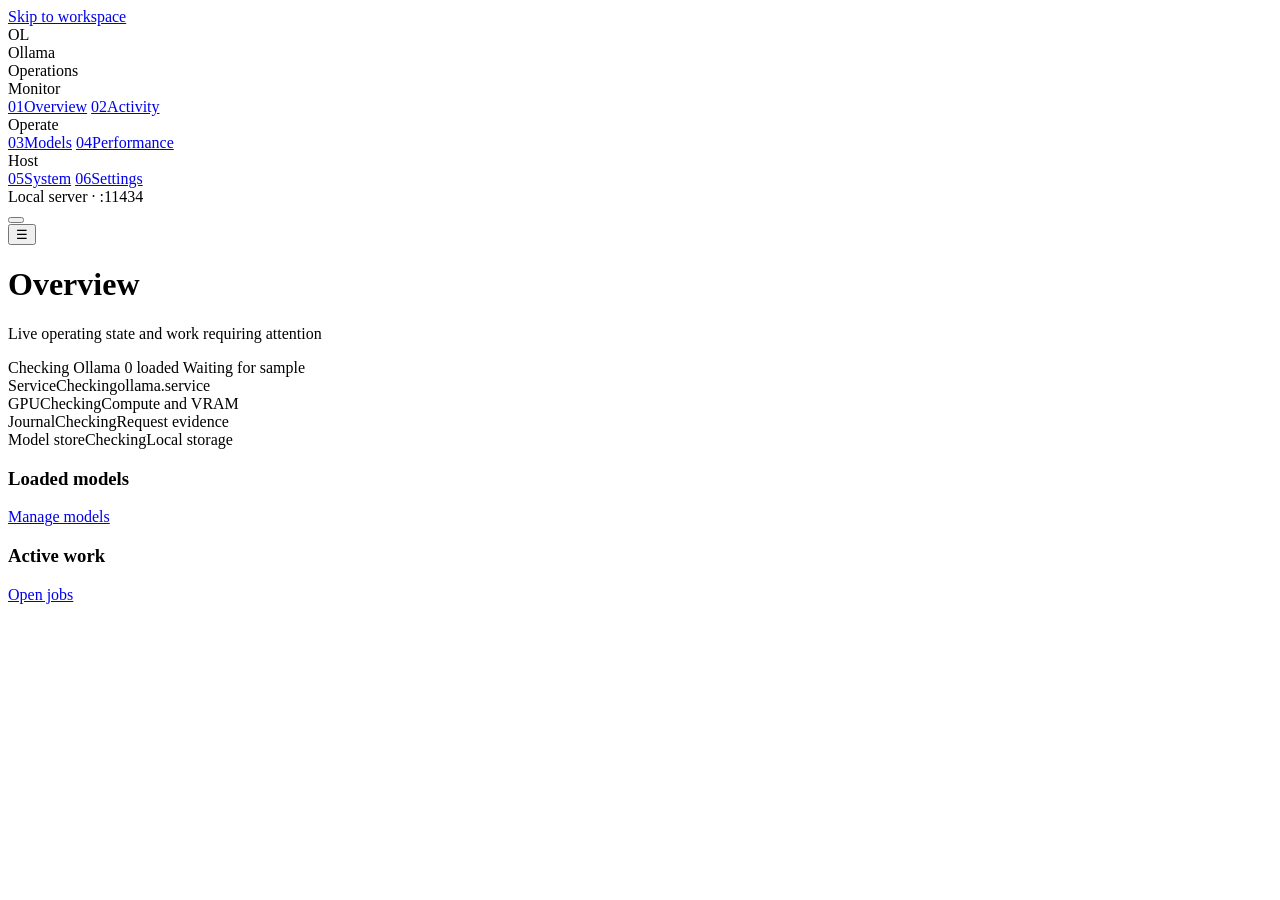
==== commit 28576b1d: "Harden dashboard operations and add model benchmarks" ====
--- a/templates/index.html
+++ b/templates/index.html
@@ -1,117 +1,71 @@
 <!doctype html>
 <html lang="en"><head><meta charset="utf-8"><meta name="viewport" content="width=device-width, initial-scale=1"><title>Ollama Dashboard</title>
-<style>
-  :root{color-scheme:dark;--bg:oklch(17% .012 255);--surface:oklch(21% .014 255);--surface-raised:oklch(24% .016 255);--border:oklch(31% .018 255);--border-strong:oklch(39% .02 255);--text:oklch(92% .01 255);--dim:oklch(69% .02 255);--muted:oklch(57% .02 255);--accent:oklch(78% .12 220);--accent2:oklch(76% .1 292);--good:oklch(78% .13 150);--warn:oklch(82% .13 85);--bad:oklch(75% .15 25);--radius:10px}
-  *{box-sizing:border-box}
-  html{background:var(--bg)}
-  body{margin:0;background:var(--bg);color:var(--text);font:14px/1.5 -apple-system,BlinkMacSystemFont,"Segoe UI",system-ui,sans-serif}
-  a,button{transition:color 180ms cubic-bezier(.22,1,.36,1),border-color 180ms cubic-bezier(.22,1,.36,1),background-color 180ms cubic-bezier(.22,1,.36,1)}
-  a:focus-visible,button:focus-visible{outline:2px solid var(--accent);outline-offset:3px}
-  .shell{width:min(100% - 40px,1500px);margin-inline:auto;padding:28px 0 40px}
-  .masthead{display:flex;align-items:flex-end;justify-content:space-between;gap:24px;padding-bottom:20px;border-bottom:1px solid var(--border)}
-  .eyebrow{margin:0 0 4px;color:var(--accent);font:600 11px/1.2 ui-monospace,SFMono-Regular,Menlo,monospace;letter-spacing:.12em;text-transform:uppercase}
-  h1{font-size:22px;line-height:1.2;font-weight:650;letter-spacing:-.02em;margin:0}
-  .subtitle{color:var(--dim);font-size:12px;margin-top:5px}
-  nav{display:flex;gap:4px;padding:4px;background:var(--surface);border:1px solid var(--border);border-radius:8px}
-  nav a{color:var(--dim);text-decoration:none;font-size:12px;font-weight:600;padding:6px 10px;border-radius:5px}
-  nav a:hover{color:var(--text);background:var(--surface-raised)}
-  nav a.active{color:var(--bg);background:var(--accent)}
-  main{display:grid;gap:32px;padding-top:24px}
-  .section-head{display:flex;align-items:end;justify-content:space-between;gap:20px;margin-bottom:12px}
-  .section-head h2{font-size:16px;line-height:1.2;margin:0;font-weight:650;letter-spacing:-.01em}
-  .section-head p{margin:3px 0 0;color:var(--dim);font-size:12px}
-  .grid-2{display:grid;grid-template-columns:minmax(0,1fr) minmax(0,1fr);gap:12px}
-  .grid-3{display:grid;grid-template-columns:minmax(220px,.75fr) minmax(0,1.35fr) minmax(0,1fr);gap:12px}
-  .card{min-width:0;background:var(--surface);border:1px solid var(--border);border-radius:var(--radius);padding:16px}
-  .card.primary{background:var(--surface-raised);border-color:var(--border-strong);padding:18px}
-  .card h3{font-size:12px;font-weight:650;margin:0 0 12px;color:var(--text)}
-  .card h3 .context{color:var(--muted);font-weight:500;margin-left:6px}
-  .table-region{overflow-x:auto;scrollbar-gutter:stable}
-  .stat{display:flex;justify-content:space-between;gap:20px;padding:7px 0;border-bottom:1px solid var(--border)}
-  .stat:last-child{border:0}
-  .stat .k{color:var(--dim)}
-  .stat .v{font-family:ui-monospace,SFMono-Regular,Menlo,monospace;font-size:12px;font-variant-numeric:tabular-nums;text-align:right}
-  /* Throttling recolours the affected value in place. Nothing is inserted or
-     removed, so the card never changes height and the page never shifts.
-     No transition here: this card is rebuilt on every refresh, so a CSS
-     transition would never get the chance to run. */
-  .stat .v.bad{color:var(--bad)}
-  .bar{height:5px;background:var(--border);border-radius:3px;overflow:hidden;margin:8px 0}
-  .bar>div{height:100%;background:var(--accent);transition:width 200ms cubic-bezier(.22,1,.36,1)}
-  table{width:100%;min-width:560px;border-collapse:collapse;font:12px/1.45 ui-monospace,SFMono-Regular,Menlo,monospace}
-  th{text-align:left;color:var(--muted);font-weight:600;padding:7px 9px;border-bottom:1px solid var(--border-strong);text-transform:uppercase;font-size:9px;letter-spacing:.1em;white-space:nowrap}
-  td{padding:8px 9px;border-bottom:1px solid var(--border);font-variant-numeric:tabular-nums;vertical-align:top}
-  tbody tr:hover td,table>tr:not(:first-child):hover td{background:oklch(26% .016 255)}
-  tr:last-child td{border:0}
-  td.path{color:var(--accent2)}
-  #endpoints table{min-width:0;table-layout:fixed}
-  #endpoints th:last-child,#endpoints td:last-child{width:58px;text-align:right}
-  #endpoints td.path{overflow-wrap:anywhere;word-break:break-word}
-  #activity table{min-width:0;table-layout:fixed}
-  #activity th{white-space:normal;line-height:1.3}
-  #activity th:first-child,#activity td:first-child{width:42%}
-  #activity th:not(:first-child),#activity td:not(:first-child){text-align:right}
-  #activity td.path{overflow-wrap:anywhere;word-break:break-word}
-  /* status + latency are numeric; client and model are identifiers. */
-  #reqs th:nth-child(4),#reqs td:nth-child(4),#reqs th:nth-child(5),#reqs td:nth-child(5){text-align:right}
-  #reqs td.path{overflow-wrap:anywhere;word-break:break-word}
-  .pill{display:inline-block;padding:2px 7px;border-radius:999px;font:600 10px/1.5 -apple-system,BlinkMacSystemFont,"Segoe UI",system-ui,sans-serif;white-space:nowrap}
-  .pill.good{background:oklch(30% .06 150);color:var(--good)}
-  .pill.warn{background:oklch(31% .055 85);color:var(--warn)}
-  .pill.bad{background:oklch(30% .06 25);color:var(--bad)}
-  .pill.dim{background:var(--border);color:var(--dim)}
-  .meta{color:var(--muted);font-size:11px;margin-top:10px;text-align:right}
-  .empty{color:var(--dim);padding:14px 0}
-  svg.spark{width:100%;height:72px;display:block;margin-top:4px}
-  .spark-label{font-size:10px;color:var(--dim);text-transform:uppercase;letter-spacing:.1em;margin-top:8px;display:flex;justify-content:space-between}
-  .spark-label .vram{color:var(--accent)}
-  .spark-label .util{color:var(--accent2)}
-  .footer-meta{padding-top:16px;border-top:1px solid var(--border)}
-  @media(max-width:1000px){.grid-3{grid-template-columns:1fr 1fr}.grid-3>.card:first-child{grid-column:1/-1}}
-  @media(max-width:760px){.shell{width:min(100% - 24px,1500px);padding-top:16px}.masthead{align-items:flex-start;flex-direction:column}.grid-2,.grid-3{grid-template-columns:1fr}.grid-3>.card:first-child{grid-column:auto}.section-head{align-items:flex-start;flex-direction:column;gap:4px}.card,.card.primary{padding:14px}main{gap:28px}}
-  @media(prefers-reduced-motion:reduce){*,*::before,*::after{scroll-behavior:auto!important;transition:none!important}}
-</style></head>
+<link rel="stylesheet" href="/assets/app.css"></head>
 <body>
-<div class="shell">
-  <header class="masthead">
-    <div><p class="eyebrow">Local inference</p><h1>Ollama Dashboard</h1><div class="subtitle">Live system health and inference activity</div></div>
-    <nav aria-label="Primary"><a href="/" class="active" aria-current="page">Dashboard</a><a href="/control">Control</a></nav>
+<a class="skip-link" href="#workspace-main">Skip to workspace</a>
+<div class="app-shell">
+  <aside class="sidebar" id="sidebar" data-open="false">
+    <div class="brand"><span class="brand-mark">OL</span><div><div class="brand-name">Ollama</div><div class="brand-context">Operations</div></div></div>
+    <nav class="workspace-nav" aria-label="Workspaces">
+      <div class="nav-group">Monitor</div>
+      <a href="/#overview" data-workspace-link><span class="nav-glyph">01</span>Overview</a>
+      <a href="/#activity" data-workspace-link><span class="nav-glyph">02</span>Activity</a>
+      <div class="nav-group">Operate</div>
+      <a href="/control#models" data-workspace-link><span class="nav-glyph">03</span>Models</a>
+      <a href="/control#performance" data-workspace-link><span class="nav-glyph">04</span>Performance</a>
+      <div class="nav-group">Host</div>
+      <a href="/#system" data-workspace-link><span class="nav-glyph">05</span>System</a>
+      <a href="/control#settings" data-workspace-link><span class="nav-glyph">06</span>Settings</a>
+    </nav>
+    <div class="sidebar-foot">Local server · :11434</div>
+  </aside>
+  <button class="backdrop" id="nav-backdrop" data-open="false" aria-label="Close navigation"></button>
+  <header class="topbar">
+    <button class="menu-toggle" id="menu-toggle" aria-label="Open navigation" aria-controls="sidebar" aria-expanded="false">☰</button>
+    <div class="topbar-title"><h1 id="workspace-title">Overview</h1><p id="workspace-subtitle">Live operating state and work requiring attention</p></div>
+    <div class="topbar-status" aria-label="Current status">
+      <span class="status-chip" id="top-ollama">Checking Ollama</span>
+      <span class="status-chip" id="top-models">0 loaded</span>
+      <span class="status-chip" id="top-updated">Waiting for sample</span>
+    </div>
   </header>
-  <main>
-    <div id="banner"></div>
-    <section aria-labelledby="runtime-title">
-      <div class="section-head"><div><h2 id="runtime-title">Runtime</h2><p>What is loaded and ready for inference right now.</p></div></div>
-      <div class="card primary table-region"><h3>Loaded models</h3><div id="loaded"></div></div>
-    </section>
-    <section aria-labelledby="health-title">
-      <div class="section-head"><div><h2 id="health-title">System health</h2><p>Live compute, memory, host, and link pressure.</p></div></div>
-      <div class="grid-2">
-        <div class="card primary"><h3>GPU</h3><div id="gpu"></div><div id="spark"></div><div id="gpuprocs" class="table-region"></div></div>
-        <div class="card"><h3>PCIe / Oculink</h3><div id="pcie"></div></div>
+  <main class="content" id="workspace-main" tabindex="-1">
+    <div class="alert-stack" id="poll-status" role="alert"></div>
+    <div class="alert-stack" id="banner" role="alert"></div>
+    <section class="workspace" data-workspace="overview" aria-label="Overview">
+      <div class="health-strip" aria-label="Server health summary">
+        <div class="health-item"><span class="health-label">Service</span><span class="health-value" id="health-service">Checking</span><span class="health-detail" id="health-service-detail">ollama.service</span></div>
+        <div class="health-item"><span class="health-label">GPU</span><span class="health-value" id="health-gpu">Checking</span><span class="health-detail" id="health-gpu-detail">Compute and VRAM</span></div>
+        <div class="health-item"><span class="health-label">Journal</span><span class="health-value" id="health-journal">Checking</span><span class="health-detail" id="health-journal-detail">Request evidence</span></div>
+        <div class="health-item"><span class="health-label">Model store</span><span class="health-value" id="health-disk">Checking</span><span class="health-detail" id="health-disk-detail">Local storage</span></div>
+      </div>
+      <div class="workspace-grid">
+        <div class="card primary table-region span-8"><div class="card-head"><h3>Loaded models</h3><a href="/control#models" class="meta" style="margin:0">Manage models</a></div><div id="loaded"></div></div>
+        <div class="card span-4"><div class="card-head"><h3>Active work</h3><a href="/control#models" class="meta" style="margin:0">Open jobs</a></div><div id="overview-jobs"></div></div>
       </div>
     </section>
-    <section aria-labelledby="operations-title">
-      <div class="section-head"><div><h2 id="operations-title">Operations</h2><p>Service availability, storage, and private network reachability.</p></div></div>
-      <div class="grid-2"><div class="card"><h3>Service &amp; disk</h3><div id="service"></div></div><div class="card"><h3>Tailscale</h3><div id="tailscale"></div></div></div>
+    <section class="workspace" data-workspace="activity" aria-label="Activity" hidden>
+      <div class="workspace-grid">
+        <div class="card span-3"><h3>Request summary <span class="context">5 min</span></h3><div id="stats"></div></div>
+        <div class="card table-region span-5"><h3>Clients <span class="context">5 min</span></h3><div id="activity"></div></div>
+        <div class="card table-region span-4"><h3>Top endpoints <span class="context">5 min</span></h3><div id="endpoints"></div></div>
+        <div class="card table-region bounded span-8"><div class="card-head"><h3>Recent requests</h3><span class="meta" id="request-freshness" style="margin:0">Waiting for journal</span></div><div id="reqs"></div></div>
+        <div class="card table-region bounded span-4"><h3>Journal problems</h3><div id="problems"></div></div>
+      </div>
     </section>
-    <section aria-labelledby="activity-title">
-      <div class="section-head"><div><h2 id="activity-title">Inference activity</h2><p>Rolling five-minute workload and request evidence.</p></div></div>
-      <div class="grid-3">
-        <div class="card"><h3>Summary <span class="context">5 min</span></h3><div id="stats"></div></div>
-        <div class="card table-region"><h3>Clients <span class="context">5 min</span></h3><div id="activity"></div></div>
-        <div class="card table-region"><h3>Top endpoints <span class="context">5 min</span></h3><div id="endpoints"></div></div>
+    <section class="workspace" data-workspace="system" aria-label="System" hidden>
+      <div class="workspace-grid">
+        <div class="card primary span-7"><h3>GPU</h3><div id="gpu"></div><div id="spark"></div><div id="gpuprocs" class="table-region medium"></div></div>
+        <div class="card span-5"><h3>Host and PCIe / Oculink</h3><div id="pcie"></div></div>
+        <div class="card span-6"><h3>Service and storage</h3><div id="service"></div></div>
+        <div class="card span-6"><h3>Tailscale</h3><div id="tailscale"></div></div>
       </div>
-      <div class="card table-region" style="margin-top:12px"><h3>Recent requests</h3><div id="reqs"></div></div>
-    </section>
-    <section aria-labelledby="inventory-title">
-      <div class="section-head"><div><h2 id="inventory-title">Model inventory</h2><p>Every model available on local storage.</p></div><span class="pill dim"><span id="libcount">0</span> models</span></div>
-      <div class="card table-region"><h3>Library</h3><div id="lib"></div></div>
     </section>
   </main>
-  <div class="meta footer-meta">Updated <span id="now">—</span> · dashboard uptime <span id="dashup">—</span></div>
 </div>
-
+<script src="/assets/app.js"></script>
 <script>
+AppShell.init('overview');
 // Refresh cadences. The live payload is small and served from memory, so it
 // can run an order of magnitude faster than the full state.
 const LIVE_MS = 100;
@@ -132,6 +86,7 @@
   if(opts.cls) e.className = opts.cls;
   if(opts.text != null) e.textContent = opts.text;
   if(opts.style) e.setAttribute('style', opts.style);
+  if(opts.attrs) for(const [k,v] of Object.entries(opts.attrs)) e.setAttribute(k,v);
   for(const c of children){ if(c) e.appendChild(c); }
   return e;
 }
@@ -153,10 +108,16 @@
 }
 function table(headers, rows){
   const t = document.createElement('table');
-  const thead = document.createElement('tr');
-  for(const h of headers){ const th = document.createElement('th'); th.textContent = h; thead.appendChild(th); }
-  t.appendChild(thead);
-  for(const r of rows) t.appendChild(r);
+  const thead = document.createElement('thead');
+  const headRow = document.createElement('tr');
+  for(const h of headers){
+    const th = document.createElement('th');
+    th.scope = 'col'; th.textContent = h; headRow.appendChild(th);
+  }
+  thead.appendChild(headRow);
+  const tbody = document.createElement('tbody');
+  for(const r of rows) tbody.appendChild(r);
+  t.append(thead, tbody);
   return t;
 }
 function fmtBytes(b){
@@ -181,6 +142,10 @@
   const val = ce('span', {cls: bad ? 'v bad' : 'v', text: v==null?'—':String(v)});
   return ce('div', {cls:'stat'}, [ce('span',{cls:'k',text:k}), val]);
 }
+function setChip(target, text, state=''){
+  target.textContent = text;
+  target.className = 'status-chip' + (state ? ' '+state : '');
+}
 
 // Throttle flags flip on and off between consecutive samples, so at a 100ms
 // refresh a raw read would strobe. Latch each reason for THROTTLE_HOLD_MS past
@@ -203,7 +168,7 @@
   const wrap = ce('div');
   if(!history.length){ wrap.appendChild(ce('div',{cls:'empty',text:'collecting samples…'})); return wrap; }
   const W=600, H=60, pad=2;
-  const s = svg('svg', {class:'spark',viewBox:`0 0 ${W} ${H}`,preserveAspectRatio:'none'});
+  const s = svg('svg', {class:'spark',viewBox:`0 0 ${W} ${H}`,preserveAspectRatio:'none','aria-hidden':'true',focusable:'false'});
   const n = Math.max(history.length, 2);
   const xStep = (W - 2*pad) / (n-1);
   function poly(getter, color, fill){
@@ -218,8 +183,8 @@
     }
     s.appendChild(svg('polyline', {points:pts,fill:'none',stroke:color,'stroke-width':'1.5'}));
   }
-  poly(p => p.vram_pct, '#7dd3fc', true);
-  poly(p => p.util, '#a78bfa', false);
+  poly(p => p.vram_pct, 'var(--accent)', true);
+  poly(p => p.util, 'var(--accent2)', false);
   wrap.appendChild(s);
   const last = history[history.length-1];
   const lab = ce('div', {cls:'spark-label'}, [
@@ -237,7 +202,7 @@
   const W=600, H=60, pad=2;
   const maxObserved = Math.max(...history.flatMap(p => [p.rx, p.tx]), 1);
   const scale = Math.max(maxObserved, capMbs ? capMbs * 0.1 : 0); // dynamic, but at least 10% of cap
-  const s = svg('svg', {class:'spark',viewBox:`0 0 ${W} ${H}`,preserveAspectRatio:'none'});
+  const s = svg('svg', {class:'spark',viewBox:`0 0 ${W} ${H}`,preserveAspectRatio:'none','aria-hidden':'true',focusable:'false'});
   const n = Math.max(history.length, 2);
   const xStep = (W - 2*pad) / (n-1);
   function poly(getter, color, fill){
@@ -251,13 +216,13 @@
     }
     s.appendChild(svg('polyline', {points:pts,fill:'none',stroke:color,'stroke-width':'1.5'}));
   }
-  poly(p => p.rx, '#86efac', true);   // green = rx (host→gpu)
-  poly(p => p.tx, '#fcd34d', false);  // amber = tx (gpu→host)
+  poly(p => p.rx, 'var(--good)', true);   // green = rx (host→gpu)
+  poly(p => p.tx, 'var(--warn)', false);  // amber = tx (gpu→host)
   wrap.appendChild(s);
   const last = history[history.length-1];
   wrap.appendChild(ce('div', {cls:'spark-label'}, [
-    ce('span',{style:'color:#86efac',text:`rx ${last.rx} MB/s`}),
-    ce('span',{style:'color:#fcd34d',text:`tx ${last.tx} MB/s`}),
+    ce('span',{style:'color:var(--good)',text:`rx ${last.rx} MB/s`}),
+    ce('span',{style:'color:var(--warn)',text:`tx ${last.tx} MB/s`}),
     ce('span',{text:`peak ${maxObserved} MB/s`}),
   ]));
   return wrap;
@@ -275,12 +240,18 @@
 function renderLive(s){
     // GPU
     const g = s.gpu;
-    if(g.error){ replace(el('gpu'), ce('div', {cls:'empty', text:g.error})); }
+    if(g.error){
+      replace(el('gpu'), ce('div', {cls:'empty', text:g.error}));
+      el('health-gpu').textContent = 'Unavailable';
+      el('health-gpu-detail').textContent = g.error;
+    }
     else {
       const pct = (g.mem_used/g.mem_total*100);
+      el('health-gpu').textContent = `${g.util}% util · ${fmt(pct,0)}% VRAM`;
+      el('health-gpu-detail').textContent = g.name || 'GPU sampled';
       const vbar = ce('div', {cls:'bar'}, [ce('div', {style:`width:${pct}%`})]);
       const pwrPct = g.power_limit ? Math.min(100, g.power/g.power_limit*100) : 0;
-      const pbar = ce('div', {cls:'bar'}, [ce('div', {style:`width:${pwrPct}%;background:#fcd34d`})]);
+      const pbar = ce('div', {cls:'bar'}, [ce('div', {style:`width:${pwrPct}%;background:var(--warn)`})]);
       const tempText = g.temp_mem == null ? `${g.temp}°C` : `${g.temp}°C (mem ${g.temp_mem}°C)`;
       const ver = GPU_VERSIONS || {};
       const driverText = (ver.driver || ver.cuda)
@@ -325,23 +296,33 @@
     }
     replace(el('spark'), sparkline(s.gpu_history || []));
 
-    // PCIe
-    const pc = s.pcie || {};
-    const lat = pc.latest || {};
-    const negotiated = `gen ${g.pcie_gen}.0 x${g.pcie_width}`;
-    const max = `gen ${g.pcie_gen_max}.0 x${g.pcie_width_max}`;
-    // Theoretical bandwidth: gen N → ~(N*1) GB/s/lane (rough: g1=0.25, g2=0.5, g3=1, g4=2, g5=4)
-    const lanePerGen = {1:250,2:500,3:985,4:1969,5:3938};
-    const linkCap = (lanePerGen[g.pcie_gen]||0) * g.pcie_width; // MB/s
-    const linkCapMax = (lanePerGen[g.pcie_gen_max]||0) * g.pcie_width_max;
-    const totalMbs = (lat.rx_mbs||0) + (lat.tx_mbs||0);
-    const linkPct = linkCap ? Math.min(100, totalMbs/linkCap*100) : 0;
-    const totalBar = ce('div', {cls:'bar'}, [ce('div', {style:`width:${linkPct}%;background:#a78bfa`})]);
+    // PCIe link data comes from the GPU sample, so do not render a synthetic
+    // "gen undefined" link when that sample failed. Host data remains useful.
     const h = s.host || {};
-    const cpuBar = ce('div', {cls:'bar'}, [ce('div', {style:`width:${h.cpu_pct||0}%;background:#7dd3fc`})]);
-    const memBar = ce('div', {cls:'bar'}, [ce('div', {style:`width:${h.mem_pct||0}%;background:#86efac`})]);
+    const cpuBar = ce('div', {cls:'bar'}, [ce('div', {style:`width:${h.cpu_pct||0}%;background:var(--accent)`})]);
+    const memBar = ce('div', {cls:'bar'}, [ce('div', {style:`width:${h.mem_pct||0}%;background:var(--good)`})]);
     const subhead = label => ce('div', {style:'font-size:10px;color:var(--dim);text-transform:uppercase;letter-spacing:.1em;margin:14px 0 6px;padding-top:10px;border-top:1px solid var(--border)', text: label});
-    replace(el('pcie'), [
+    const hostRows = [
+      subhead('host'),
+      statRow('cpu', h.cpu_pct == null ? '—' : `${fmt(h.cpu_pct,1)}% (${h.ncpu} cores · load ${h.load_1 ?? '—'})`),
+      cpuBar,
+      statRow('ram', h.mem_total ? `${fmtBytes(h.mem_used)} / ${fmtBytes(h.mem_total)} (${fmt(h.mem_pct,1)}%)` : '—'),
+      memBar,
+    ];
+    if(g.error){
+      replace(el('pcie'), [ce('div',{cls:'empty',text:'PCIe unavailable: '+g.error}), ...hostRows]);
+    } else {
+      const pc = s.pcie || {};
+      const lat = pc.latest || {};
+      const negotiated = `gen ${g.pcie_gen}.0 x${g.pcie_width}`;
+      const max = `gen ${g.pcie_gen_max}.0 x${g.pcie_width_max}`;
+      // Theoretical bandwidth: gen N → ~(N*1) GB/s/lane (rough: g1=0.25, g2=0.5, g3=1, g4=2, g5=4)
+      const lanePerGen = {1:250,2:500,3:985,4:1969,5:3938};
+      const linkCap = (lanePerGen[g.pcie_gen]||0) * g.pcie_width; // MB/s
+      const totalMbs = (lat.rx_mbs||0) + (lat.tx_mbs||0);
+      const linkPct = linkCap ? Math.min(100, totalMbs/linkCap*100) : 0;
+      const totalBar = ce('div', {cls:'bar'}, [ce('div', {style:`width:${linkPct}%;background:var(--accent2)`})]);
+      replace(el('pcie'), [
       ce('div', {style:'font-size:10px;color:var(--dim);text-transform:uppercase;letter-spacing:.1em;margin-bottom:6px', text:'oculink'}),
       statRow('link', negotiated + (negotiated===max ? '' : ` (max ${max})`)),
       statRow('link cap', linkCap ? `~${(linkCap/1024).toFixed(2)} GB/s` : '—'),
@@ -350,19 +331,29 @@
       statRow('total', totalMbs + ' MB/s'),
       totalBar,
       pcieSparkline(pc.history || [], linkCap),
-      subhead('host'),
-      statRow('cpu', h.cpu_pct == null ? '—' : `${fmt(h.cpu_pct,1)}% (${h.ncpu} cores · load ${h.load_1 ?? '—'})`),
-      cpuBar,
-      statRow('ram', h.mem_total ? `${fmtBytes(h.mem_used)} / ${fmtBytes(h.mem_total)} (${fmt(h.mem_pct,1)}%)` : '—'),
-      memBar,
-    ]);
-
-    el('now').textContent = s.now;
-    el('dashup').textContent = fmtUptime(s.dash_uptime_s);
+      ...hostRows,
+      ]);
+    }
+
+    setChip(el('top-updated'), 'Updated '+String(s.now).slice(11), 'good');
 }
 
 function renderState(s){
     GPU_VERSIONS = s.gpu_versions || {};
+    setChip(el('top-ollama'), s.ollama_ok === false ? 'Ollama unavailable' : 'Ollama connected',
+            s.ollama_ok === false ? 'bad' : 'good');
+    setChip(el('top-models'), `${s.loaded.length} loaded`, s.loaded.length ? 'good' : '');
+    const sv = s.service, dk = s.disk;
+    el('health-service').textContent = sv.active || 'unknown';
+    el('health-service-detail').textContent = sv.engine && sv.engine.version
+      ? `Ollama ${sv.engine.version} · up ${fmtUptime(sv.uptime_s)}` : 'ollama.service';
+    el('health-journal').textContent = s.log_follower_ok === false ? 'Follower stopped' : 'Following';
+    el('health-journal-detail').textContent = s.log_follower_ok === false
+      ? 'Request statistics are frozen' : 'Request evidence live';
+    el('health-disk').textContent = dk.models_size
+      ? (dk.approximate ? `≥ ${fmtBytes(dk.models_size)}` : fmtBytes(dk.models_size)) : 'Unavailable';
+    el('health-disk-detail').textContent = dk.orphan_bytes
+      ? `${fmtBytes(dk.orphan_bytes)} reclaimable` : dk.approximate ? 'Lower-bound estimate' : 'Model store';
 
     // GPU processes — its own container, so the 100ms live loop redrawing the
     // sparkline cannot wipe it between slow ticks.
@@ -380,18 +371,27 @@
     // follower would otherwise present a frozen request window as current.
     const warn = [];
     if(s.ollama_ok === false){
-      warn.push('Ollama unreachable — model panels will stay empty. Check OLLAMA_URL and `systemctl status ollama`.');
-    }
-    if(s.log_age_s != null && s.log_age_s > 30){
-      warn.push(`Request log stale (${fmtDur(s.log_age_s)} since the last line) — the journal follower may have died.`);
+      warn.push('Ollama is unreachable. Model data is unavailable; check OLLAMA_URL and ollama.service.');
+    }
+    // Keyed on the subprocess, not on silence. An idle Ollama produces no
+    // lines for minutes, which is not a fault — warning on that made the
+    // banner cry wolf on a perfectly healthy follower.
+    if(s.log_follower_ok === false){
+      warn.push('The journal follower is not running. Request statistics have stopped updating.');
     }
     replace(el('banner'), warn.length
-      ? ce('div',{cls:'card',style:'border-color:#fca5a5;color:#fca5a5'},
+      ? ce('div',{cls:'alert bad'},
            warn.map(t => ce('div',{text:t})))
       : null);
 
     // Loaded
-    if(!s.loaded.length){ replace(el('loaded'), ce('div', {cls:'empty', text:'no models loaded'})); }
+    if(!s.loaded.length){
+      replace(el('loaded'), ce('div', {cls:'empty'}, [
+        ce('span',{text:'No models are loaded. '}),
+        ce('a',{text:'Load a model',attrs:{href:'/control#models'}}),
+        ce('span',{text:' to begin serving requests.'}),
+      ]));
+    }
     else {
       const rows = s.loaded.map(m => {
         const caps = ce('span', {}, [
@@ -442,7 +442,6 @@
     ]);
 
     // Service
-    const sv = s.service, dk = s.disk;
     const activePill = sv.active === 'active'
       ? ce('span',{cls:'pill good',text:sv.active})
       : ce('span',{cls:'pill bad',text:sv.active});
@@ -530,72 +529,106 @@
         ['time','method','endpoint','status','latency','client','model (inferred)'], rows));
     }
 
-    // Library
-    el('libcount').textContent = s.library.length;
-    const libRows = s.library.map(m => {
-      const del = document.createElement('button');
-      del.textContent = 'Delete';
-      del.style.cssText = 'background:#222936;color:#e6e9ef;border:1px solid #2d3548;border-radius:4px;padding:3px 8px;font:inherit;font-size:10px;cursor:pointer';
-      del.onmouseenter = () => { del.style.borderColor = '#fca5a5'; del.style.color = '#fca5a5'; };
-      del.onmouseleave = () => { del.style.borderColor = '#2d3548'; del.style.color = '#e6e9ef'; };
-      del.onclick = async () => {
-        // Deletion removes files from disk with no undo, so the API demands the
-        // model key typed back verbatim rather than a yes/no confirm.
-        const typed = prompt(`Deleting ${m.model_key} removes its files from disk.\n\nType the model key exactly to confirm:`);
-        if(typed == null) return;
-        if(typed !== m.model_key){ alert('Confirmation did not match. Nothing was deleted.'); return; }
-        del.disabled = true; del.textContent = '…';
-        try{
-          const r = await fetch('/api/control/model', {method:'DELETE', headers:{'Content-Type':'application/json'},
-            body:JSON.stringify({name:m.model_key, confirm:typed})});
-          const res = await r.json();
-          if(!r.ok || !res.ok) throw new Error(res.error || 'unknown error');
-          alert('Removed:\n' + (res.removed||[]).join('\n'));
-          tick();
-        } catch(e){ alert('Delete failed: '+e.message); del.disabled = false; del.textContent = 'Delete'; }
-      };
-      const caps = ce('span', {}, [
-        m.loaded ? ce('span',{cls:'pill good',style:'margin-right:4px',text:'loaded'}) : null,
-        m.vision ? ce('span',{cls:'pill dim',style:'margin-right:4px',text:'vision'}) : null,
-        m.tools ? ce('span',{cls:'pill dim',text:'tools'}) : null,
-      ]);
-      return row([
-        m.model_key,
-        m.arch || '—',
-        m.params || '—',
-        m.quant || '—',
-        fmtBytes(m.size),
-        m.max_context ? (m.max_context/1024).toFixed(0)+'K' : '—',
-        caps,
-        del,
-      ]);
-    });
-    replace(el('lib'), table(['model','arch','params','quant','size','max ctx','',''], libRows));
-}
-
-// Each loop reschedules itself only after its own request settles, so a slow
-// or stalled response can never pile up overlapping fetches.
-function loop(url, render, intervalMs){
-  let stopped = false;
+    el('request-freshness').textContent = s.log_follower_ok === false
+      ? 'Follower stopped' : s.log_age_s == null ? 'No request evidence yet'
+      : `Latest displayed request ${fmtUptime(Math.round(s.log_age_s))} ago`;
+    const problems = s.problems || [];
+    if(!problems.length){
+      replace(el('problems'), ce('div',{cls:'empty',text:'No recent warnings or errors.'}));
+    } else {
+      replace(el('problems'), table(['time','level','message'], problems.map(problem => row([
+        problem.ts || '—',
+        ce('span',{cls:'pill '+(problem.level === 'ERROR' ? 'bad' : 'warn'),text:problem.level || 'WARN'}),
+        problem.message || '—',
+      ]))));
+    }
+}
+
+const POLL_ERRORS = {live:null, state:null, jobs:null};
+function setPollError(name, message){
+  POLL_ERRORS[name] = message;
+  const errors = Object.entries(POLL_ERRORS).filter(([,value]) => value);
+  replace(el('poll-status'), errors.length
+    ? ce('div',{cls:'alert bad'},
+        errors.map(([stream, value]) => ce('div',{text:`${stream} polling failed: ${value}`})))
+    : null);
+}
+
+function renderOverviewJobs(jobs){
+  const entries = Object.entries(jobs).sort((a,b) => (b[1].started||0) - (a[1].started||0));
+  const active = entries.filter(([,job]) => !job.done);
+  const failed = entries.filter(([,job]) => job.error);
+  const visible = [...active, ...failed.filter(item => !active.includes(item))].slice(0,4);
+  if(!visible.length){
+    replace(el('overview-jobs'), ce('div',{cls:'empty',text:'No active or failed jobs.'}));
+    return;
+  }
+  replace(el('overview-jobs'), table(['job','kind','state'], visible.map(([name, job]) => row([
+    job.kind === 'benchmark' ? 'Benchmark suite' : name,
+    job.kind,
+    ce('span',{cls:'pill '+(job.error ? 'bad' : 'warn'),text:job.error ? 'failed' : job.status}),
+  ]))));
+}
+
+// One timer, request, and generation per stream prevents overlap and ignores
+// responses invalidated when polling pauses in a hidden tab.
+function pollStream(name, url, render, intervalMs){
+  let timer = null, request = null, generation = 0, pending = false;
+  function schedule(delay){
+    if(document.hidden || timer !== null || request) return;
+    timer = setTimeout(run, delay);
+  }
   async function run(){
+    timer = null;
+    if(document.hidden) return;
+    if(request){ pending = true; return; }
+    const current = ++generation;
+    const controller = new AbortController();
+    request = controller;
     try{
-      const r = await fetch(url);
-      render(await r.json());
+      const r = await fetch(url, {signal:controller.signal});
+      if(!r.ok) throw new Error(`HTTP ${r.status}`);
+      const data = await r.json();
+      if(current !== generation) return;
+      render(data);
+      setPollError(name, null);
     } catch(e){
-      el('now').textContent = 'error: ' + e.message;
-    }
-    if(!stopped) setTimeout(run, intervalMs);
-  }
-  run();
-  // Pause while the tab is hidden — no point polling 10x/second into a
-  // background tab.
-  document.addEventListener('visibilitychange', () => {
-    if(document.hidden){ stopped = true; }
-    else if(stopped){ stopped = false; run(); }
-  });
-}
-
-loop('/api/live',  renderLive,  LIVE_MS);
-loop('/api/state', renderState, STATE_MS);
+      if(current === generation && e.name !== 'AbortError') setPollError(name, e.message);
+    } finally {
+      if(request === controller) request = null;
+      if(current !== generation){
+        if(pending && !document.hidden){ pending = false; schedule(0); }
+        return;
+      }
+      const delay = pending ? 0 : intervalMs;
+      pending = false;
+      schedule(delay);
+    }
+  }
+  return {
+    start(){ schedule(0); },
+    refresh(){
+      if(document.hidden) return;
+      if(request){ pending = true; generation++; request.abort(); }
+      else { if(timer !== null){ clearTimeout(timer); timer = null; } schedule(0); }
+    },
+    pause(){
+      pending = false;
+      generation++;
+      if(timer !== null){ clearTimeout(timer); timer = null; }
+      if(request) request.abort();
+    },
+    resume(){ if(request) pending = true; else schedule(0); },
+  };
+}
+
+const livePoll = pollStream('live', '/api/live', renderLive, LIVE_MS);
+const statePoll = pollStream('state', '/api/state', renderState, STATE_MS);
+const jobsPoll = pollStream('jobs', '/api/control/jobs', renderOverviewJobs, 1000);
+const POLLERS = [livePoll, statePoll, jobsPoll];
+document.addEventListener('visibilitychange', () => {
+  for(const poller of POLLERS) document.hidden ? poller.pause() : poller.resume();
+});
+for(const poller of POLLERS) poller.start();
 </script>
 </body></html>
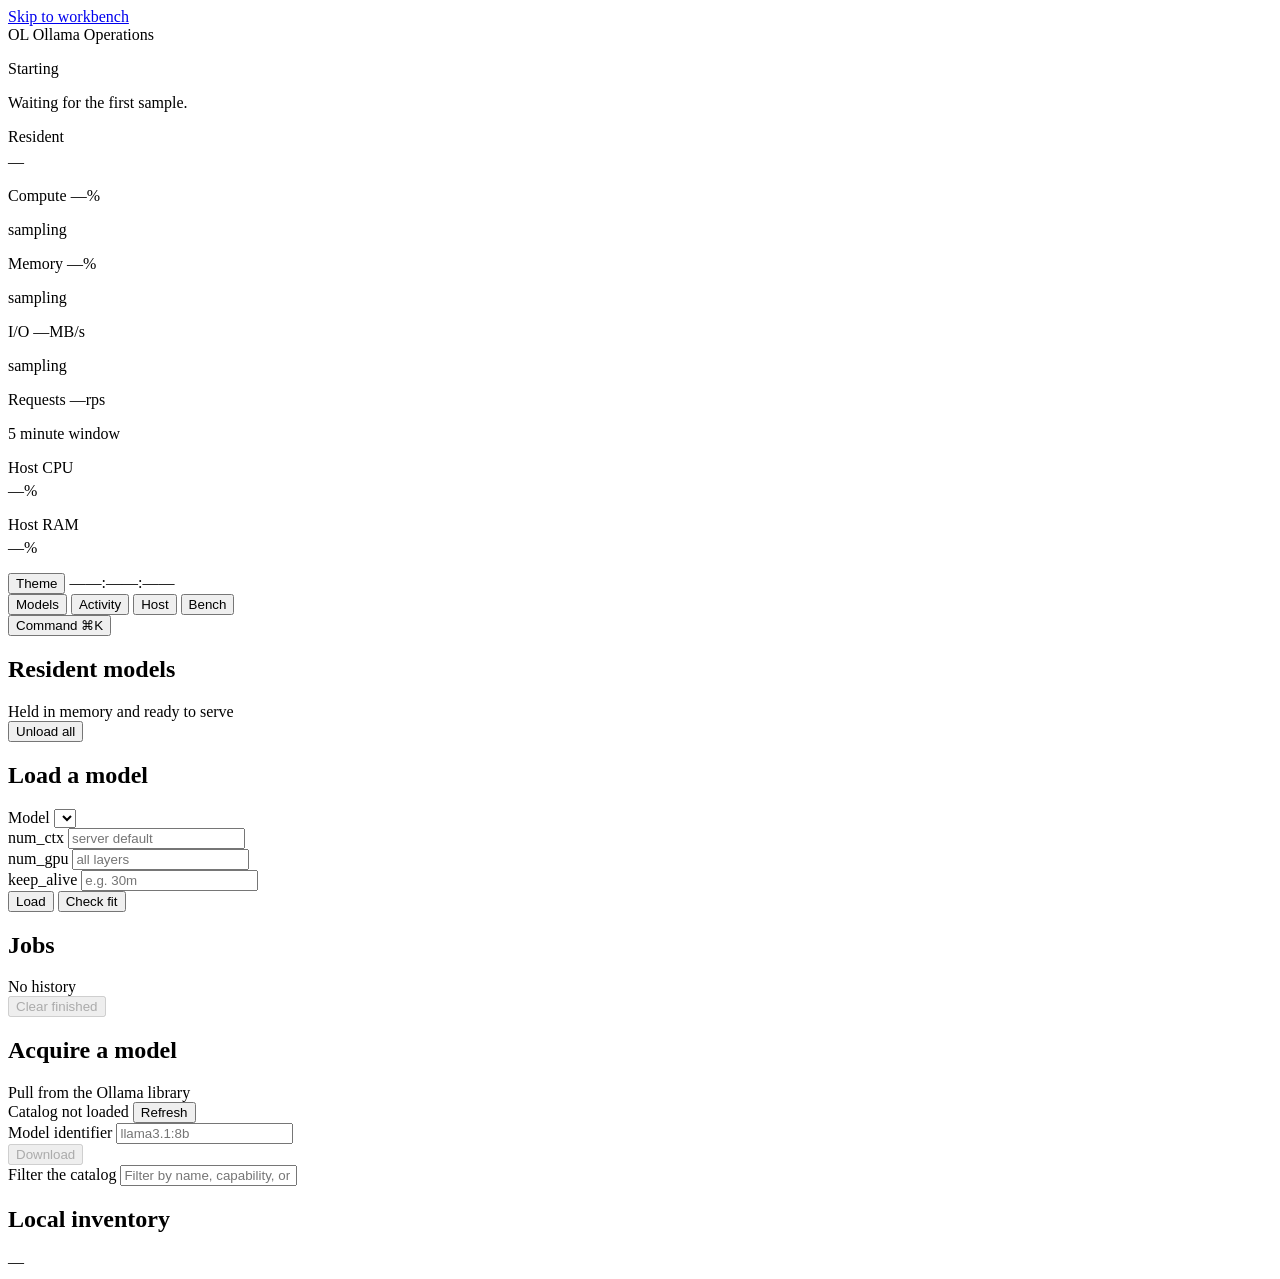
==== commit e7df1cdd: "Rebuild the interface as one instrument-led operations surface Replaces the two-page, six-workspace " ====
--- a/templates/index.html
+++ b/templates/index.html
@@ -1,634 +1,443 @@
 <!doctype html>
-<html lang="en"><head><meta charset="utf-8"><meta name="viewport" content="width=device-width, initial-scale=1"><title>Ollama Dashboard</title>
-<link rel="stylesheet" href="/assets/app.css"></head>
+<html lang="en">
+<head>
+<meta charset="utf-8">
+<meta name="viewport" content="width=device-width, initial-scale=1">
+<meta name="color-scheme" content="light dark">
+<title>Ollama Operations</title>
+<link rel="icon" href="/assets/favicon.svg" type="image/svg+xml">
+<link rel="stylesheet" href="/assets/app.css">
+<script>
+// Applied before first paint so a stored manual override never flashes the
+// other theme. The default is whatever the room is: no attribute at all.
+try{
+  var t = localStorage.getItem('ollama-dash-theme');
+  if(t === 'dark' || t === 'light') document.documentElement.dataset.theme = t;
+}catch(e){}
+</script>
+</head>
 <body>
-<a class="skip-link" href="#workspace-main">Skip to workspace</a>
-<div class="app-shell">
-  <aside class="sidebar" id="sidebar" data-open="false">
-    <div class="brand"><span class="brand-mark">OL</span><div><div class="brand-name">Ollama</div><div class="brand-context">Operations</div></div></div>
-    <nav class="workspace-nav" aria-label="Workspaces">
-      <div class="nav-group">Monitor</div>
-      <a href="/#overview" data-workspace-link><span class="nav-glyph">01</span>Overview</a>
-      <a href="/#activity" data-workspace-link><span class="nav-glyph">02</span>Activity</a>
-      <div class="nav-group">Operate</div>
-      <a href="/control#models" data-workspace-link><span class="nav-glyph">03</span>Models</a>
-      <a href="/control#performance" data-workspace-link><span class="nav-glyph">04</span>Performance</a>
-      <div class="nav-group">Host</div>
-      <a href="/#system" data-workspace-link><span class="nav-glyph">05</span>System</a>
-      <a href="/control#settings" data-workspace-link><span class="nav-glyph">06</span>Settings</a>
-    </nav>
-    <div class="sidebar-foot">Local server · :11434</div>
+<a class="skip" href="#main">Skip to workbench</a>
+
+<div class="app">
+
+  <!-- The instrument. Everything here moves; nothing here changes position.
+       app.js builds this DOM once and then only writes text and bar widths. -->
+  <aside class="rail" aria-label="Live status">
+
+    <div class="rail-id">
+      <span class="rail-mark" aria-hidden="true">OL</span>
+      <span class="rail-id-text">Ollama Operations</span>
+    </div>
+
+    <div class="verdict">
+      <p class="verdict-line">
+        <span class="verdict-dot" id="verdict-dot" aria-hidden="true"></span>
+        <span class="verdict-word" id="verdict-word">Starting</span>
+      </p>
+      <p class="verdict-why" id="verdict-why">Waiting for the first sample.</p>
+    </div>
+
+    <div class="rail-sep"></div>
+
+    <div class="rail-resident">
+      <div class="meter-label">Resident</div>
+      <p class="resident-name" id="resident-name" style="margin-top:7px">&mdash;</p>
+      <p class="resident-meta" id="resident-meta"></p>
+      <p class="resident-extra" id="resident-extra"></p>
+    </div>
+
+    <div class="rail-sep"></div>
+
+    <div class="rail-meters">
+
+      <div class="r-compute">
+        <div class="meter-head">
+          <span class="meter-label">Compute</span>
+          <span class="meter-value" id="m-compute">&mdash;<span class="meter-unit">%</span></span>
+        </div>
+        <div class="gauge"><i id="g-compute"></i></div>
+        <p class="meter-detail" id="d-compute">sampling</p>
+      </div>
+
+      <div class="r-memory">
+        <div class="meter-head">
+          <span class="meter-label">Memory</span>
+          <span class="meter-value" id="m-memory">&mdash;<span class="meter-unit">%</span></span>
+        </div>
+        <div class="gauge"><i id="g-memory"></i></div>
+        <p class="meter-detail" id="d-memory">sampling</p>
+      </div>
+
+      <div class="r-io">
+        <div class="meter-head">
+          <span class="meter-label">I/O</span>
+          <span class="meter-value" id="m-io">&mdash;<span class="meter-unit">MB/s</span></span>
+        </div>
+        <div class="gauge"><i id="g-io"></i></div>
+        <p class="meter-detail" id="d-io">sampling</p>
+      </div>
+
+      <div class="r-req">
+        <div class="meter-head">
+          <span class="meter-label">Requests</span>
+          <span class="meter-value" id="m-req">&mdash;<span class="meter-unit">rps</span></span>
+        </div>
+        <div class="gauge"><i id="g-req"></i></div>
+        <p class="meter-detail" id="d-req">5 minute window</p>
+      </div>
+
+      <div class="meter-pair">
+        <div class="r-compute">
+          <div class="meter-head">
+            <span class="meter-label">Host CPU</span>
+          </div>
+          <p class="meter-value" id="m-cpu" style="margin-top:5px">&mdash;<span class="meter-unit">%</span></p>
+          <div class="gauge thin"><i id="g-cpu"></i></div>
+        </div>
+        <div class="r-memory">
+          <div class="meter-head">
+            <span class="meter-label">Host RAM</span>
+          </div>
+          <p class="meter-value" id="m-ram" style="margin-top:5px">&mdash;<span class="meter-unit">%</span></p>
+          <div class="gauge thin"><i id="g-ram"></i></div>
+        </div>
+      </div>
+
+    </div>
+
+    <div class="rail-job" id="rail-job" hidden>
+      <div class="meter-label" style="margin-bottom:6px">Active job</div>
+      <p class="job-strip-name" id="rail-job-name">&mdash;</p>
+      <div class="gauge r-req" style="margin-top:7px"><i id="rail-job-bar"></i></div>
+      <p class="job-strip-line" id="rail-job-line"></p>
+    </div>
+
+    <div class="rail-foot">
+      <button class="btn ghost sm" id="btn-theme" aria-label="Switch colour theme">Theme</button>
+      <span class="rail-clock" id="clock">&mdash;&mdash;:&mdash;&mdash;:&mdash;&mdash;</span>
+    </div>
+
   </aside>
-  <button class="backdrop" id="nav-backdrop" data-open="false" aria-label="Close navigation"></button>
-  <header class="topbar">
-    <button class="menu-toggle" id="menu-toggle" aria-label="Open navigation" aria-controls="sidebar" aria-expanded="false">☰</button>
-    <div class="topbar-title"><h1 id="workspace-title">Overview</h1><p id="workspace-subtitle">Live operating state and work requiring attention</p></div>
-    <div class="topbar-status" aria-label="Current status">
-      <span class="status-chip" id="top-ollama">Checking Ollama</span>
-      <span class="status-chip" id="top-models">0 loaded</span>
-      <span class="status-chip" id="top-updated">Waiting for sample</span>
-    </div>
-  </header>
-  <main class="content" id="workspace-main" tabindex="-1">
-    <div class="alert-stack" id="poll-status" role="alert"></div>
-    <div class="alert-stack" id="banner" role="alert"></div>
-    <section class="workspace" data-workspace="overview" aria-label="Overview">
-      <div class="health-strip" aria-label="Server health summary">
-        <div class="health-item"><span class="health-label">Service</span><span class="health-value" id="health-service">Checking</span><span class="health-detail" id="health-service-detail">ollama.service</span></div>
-        <div class="health-item"><span class="health-label">GPU</span><span class="health-value" id="health-gpu">Checking</span><span class="health-detail" id="health-gpu-detail">Compute and VRAM</span></div>
-        <div class="health-item"><span class="health-label">Journal</span><span class="health-value" id="health-journal">Checking</span><span class="health-detail" id="health-journal-detail">Request evidence</span></div>
-        <div class="health-item"><span class="health-label">Model store</span><span class="health-value" id="health-disk">Checking</span><span class="health-detail" id="health-disk-detail">Local storage</span></div>
-      </div>
-      <div class="workspace-grid">
-        <div class="card primary table-region span-8"><div class="card-head"><h3>Loaded models</h3><a href="/control#models" class="meta" style="margin:0">Manage models</a></div><div id="loaded"></div></div>
-        <div class="card span-4"><div class="card-head"><h3>Active work</h3><a href="/control#models" class="meta" style="margin:0">Open jobs</a></div><div id="overview-jobs"></div></div>
-      </div>
-    </section>
-    <section class="workspace" data-workspace="activity" aria-label="Activity" hidden>
-      <div class="workspace-grid">
-        <div class="card span-3"><h3>Request summary <span class="context">5 min</span></h3><div id="stats"></div></div>
-        <div class="card table-region span-5"><h3>Clients <span class="context">5 min</span></h3><div id="activity"></div></div>
-        <div class="card table-region span-4"><h3>Top endpoints <span class="context">5 min</span></h3><div id="endpoints"></div></div>
-        <div class="card table-region bounded span-8"><div class="card-head"><h3>Recent requests</h3><span class="meta" id="request-freshness" style="margin:0">Waiting for journal</span></div><div id="reqs"></div></div>
-        <div class="card table-region bounded span-4"><h3>Journal problems</h3><div id="problems"></div></div>
-      </div>
-    </section>
-    <section class="workspace" data-workspace="system" aria-label="System" hidden>
-      <div class="workspace-grid">
-        <div class="card primary span-7"><h3>GPU</h3><div id="gpu"></div><div id="spark"></div><div id="gpuprocs" class="table-region medium"></div></div>
-        <div class="card span-5"><h3>Host and PCIe / Oculink</h3><div id="pcie"></div></div>
-        <div class="card span-6"><h3>Service and storage</h3><div id="service"></div></div>
-        <div class="card span-6"><h3>Tailscale</h3><div id="tailscale"></div></div>
-      </div>
-    </section>
-  </main>
+
+  <div class="work">
+
+    <div class="work-head">
+      <div class="tabs" role="tablist" aria-label="Sections">
+        <button class="tab" role="tab" id="tab-models"   aria-controls="v-models"   aria-selected="true">Models<span class="tab-count" id="count-models" hidden>0</span></button>
+        <button class="tab" role="tab" id="tab-activity" aria-controls="v-activity" aria-selected="false" tabindex="-1">Activity<span class="tab-count" id="count-activity" hidden>0</span></button>
+        <button class="tab" role="tab" id="tab-host"     aria-controls="v-host"     aria-selected="false" tabindex="-1">Host</button>
+        <button class="tab" role="tab" id="tab-bench"    aria-controls="v-bench"    aria-selected="false" tabindex="-1">Bench</button>
+      </div>
+      <div class="work-tools">
+        <button class="btn ghost sm" id="btn-palette">Command <span class="kbd" id="kbd-hint">&#8984;K</span></button>
+      </div>
+    </div>
+
+    <main class="work-body" id="main" tabindex="-1">
+
+      <div class="alerts" id="alerts" role="alert"></div>
+      <div class="alerts" id="toast" role="status" aria-live="polite"></div>
+
+      <noscript>
+        <div class="alert bad"><span class="alert-mark">!</span>
+        <p>This dashboard needs JavaScript. Every number on the page is polled from the local server.</p></div>
+      </noscript>
+
+      <!-- ============================================================ MODELS -->
+      <section class="view" id="v-models" role="tabpanel" aria-labelledby="tab-models">
+
+        <div class="panel lead">
+          <div class="panel-head">
+            <div class="panel-title">
+              <h2>Resident models</h2>
+              <span class="panel-note" id="resident-note">Held in memory and ready to serve</span>
+            </div>
+            <div class="panel-tools">
+              <button class="btn danger sm" id="btn-unload-all" data-needs-ollama>Unload all</button>
+            </div>
+          </div>
+          <div class="tablewrap" id="resident"><div class="skel"><i></i><i></i></div></div>
+        </div>
+
+        <div class="cols cols-bias-r">
+
+          <div class="panel boxed">
+            <div class="panel-head"><div class="panel-title"><h2>Load a model</h2></div></div>
+            <div class="form-block">
+              <div class="field">
+                <label class="field-label" for="load-model">Model</label>
+                <select id="load-model" data-needs-ollama></select>
+              </div>
+              <div class="fieldgrid">
+                <div class="field">
+                  <label class="field-label" for="load-ctx">num_ctx</label>
+                  <input id="load-ctx" type="number" min="1" placeholder="server default" data-needs-ollama>
+                </div>
+                <div class="field">
+                  <label class="field-label" for="load-gpu">num_gpu</label>
+                  <input id="load-gpu" type="number" min="0" placeholder="all layers" data-needs-ollama>
+                </div>
+                <div class="field">
+                  <label class="field-label" for="load-ttl">keep_alive</label>
+                  <input id="load-ttl" placeholder="e.g. 30m" data-needs-ollama>
+                </div>
+              </div>
+              <div class="btn-row">
+                <button class="btn primary" id="btn-load" data-needs-ollama>Load</button>
+                <button class="btn" id="btn-fit" data-needs-ollama>Check fit</button>
+              </div>
+              <div id="fit-out" role="status" aria-live="polite"></div>
+              <p class="hint" id="server-opts"></p>
+            </div>
+          </div>
+
+          <div class="panel">
+            <div class="panel-head">
+              <div class="panel-title">
+                <h2>Jobs</h2>
+                <span class="panel-note" id="jobs-note">No history</span>
+              </div>
+              <div class="panel-tools">
+                <button class="btn sm" id="btn-clear-jobs" disabled>Clear finished</button>
+              </div>
+            </div>
+            <div id="jobs"><div class="skel"><i></i><i></i></div></div>
+          </div>
+
+        </div>
+
+        <div class="panel boxed">
+          <div class="panel-head">
+            <div class="panel-title">
+              <h2>Acquire a model</h2>
+              <span class="panel-note">Pull from the Ollama library</span>
+            </div>
+            <div class="panel-tools">
+              <span class="panel-note">Catalog <span id="cat-age">not loaded</span></span>
+              <button class="btn sm" id="btn-cat-refresh">Refresh</button>
+            </div>
+          </div>
+          <div class="form-block">
+            <div class="inline">
+              <div class="field grow">
+                <label class="field-label" for="dl-name">Model identifier</label>
+                <input id="dl-name" placeholder="llama3.1:8b" data-needs-ollama>
+              </div>
+              <button class="btn primary" id="btn-download" data-needs-ollama disabled>Download</button>
+            </div>
+            <div class="field">
+              <label class="field-label vh" for="cat-search">Filter the catalog</label>
+              <input id="cat-search" placeholder="Filter by name, capability, or size">
+            </div>
+            <p class="hint bad" id="cat-status" hidden></p>
+            <div class="catalog" id="catalog"><div class="skel"><i></i><i></i><i></i></div></div>
+          </div>
+        </div>
+
+        <div class="panel">
+          <div class="panel-head">
+            <div class="panel-title">
+              <h2>Local inventory</h2>
+              <span class="panel-note" id="inventory-note">&mdash;</span>
+            </div>
+          </div>
+          <div class="tablewrap cap-lg" id="inventory"><div class="skel"><i></i><i></i><i></i></div></div>
+        </div>
+
+      </section>
+
+      <!-- ========================================================== ACTIVITY -->
+      <section class="view" id="v-activity" role="tabpanel" aria-labelledby="tab-activity" hidden>
+
+        <div class="panel lead">
+          <div class="panel-head">
+            <div class="panel-title">
+              <h2>Request summary</h2>
+              <span class="panel-note">Rolling 5 minutes, from the systemd journal</span>
+            </div>
+          </div>
+          <div class="figures" id="figures"><div class="skel"><i></i><i></i></div></div>
+        </div>
+
+        <div class="panel">
+          <div class="panel-head">
+            <div class="panel-title">
+              <h2>Recent requests</h2>
+              <span class="panel-note" id="req-freshness">Waiting for the journal</span>
+            </div>
+          </div>
+          <div class="tablewrap cap-lg" id="requests"><div class="skel"><i></i><i></i><i></i></div></div>
+        </div>
+
+        <div class="cols cols-2">
+          <div class="panel">
+            <div class="panel-head"><div class="panel-title"><h2>Clients</h2>
+              <span class="panel-note">Callers seen in the window</span></div></div>
+            <div class="tablewrap" id="clients"><div class="skel"><i></i><i></i></div></div>
+          </div>
+          <div class="panel">
+            <div class="panel-head"><div class="panel-title"><h2>Endpoints</h2>
+              <span class="panel-note">Busiest paths</span></div></div>
+            <div class="tablewrap" id="endpoints"><div class="skel"><i></i><i></i></div></div>
+          </div>
+        </div>
+
+        <div class="panel">
+          <div class="panel-head"><div class="panel-title"><h2>Journal problems</h2>
+            <span class="panel-note">Warnings and errors from ollama.service</span></div></div>
+          <div class="tablewrap cap-md" id="problems"><div class="skel"><i></i><i></i></div></div>
+        </div>
+
+      </section>
+
+      <!-- ============================================================== HOST -->
+      <section class="view" id="v-host" role="tabpanel" aria-labelledby="tab-host" hidden>
+
+        <div class="panel lead">
+          <div class="panel-head">
+            <div class="panel-title">
+              <h2>GPU</h2>
+              <span class="panel-note" id="gpu-note">&mdash;</span>
+            </div>
+          </div>
+          <div class="cols cols-bias stretch">
+            <div class="chart-col">
+              <svg class="spark" id="gpu-spark" viewBox="0 0 600 130" preserveAspectRatio="none" aria-hidden="true" focusable="false"></svg>
+              <div class="spark-legend" id="gpu-spark-legend"></div>
+            </div>
+            <div class="kv" id="gpu-kv"><div class="skel"><i></i><i></i><i></i></div></div>
+          </div>
+        </div>
+
+        <div class="cols cols-2">
+          <div class="panel">
+            <div class="panel-head"><div class="panel-title"><h2>PCIe link</h2>
+              <span class="panel-note" id="pcie-note">Host to GPU transfer</span></div></div>
+            <svg class="spark" id="pcie-spark" viewBox="0 0 600 130" preserveAspectRatio="none" aria-hidden="true" focusable="false"></svg>
+            <div class="spark-legend" id="pcie-spark-legend"></div>
+            <div class="kv" id="pcie-kv" style="margin-top:var(--space-3)"></div>
+          </div>
+          <div class="panel">
+            <div class="panel-head"><div class="panel-title"><h2>GPU processes</h2>
+              <span class="panel-note" id="procs-note">&mdash;</span></div></div>
+            <div class="tablewrap cap-md" id="procs"></div>
+          </div>
+        </div>
+
+        <div class="cols cols-3">
+          <div class="panel">
+            <div class="panel-head"><div class="panel-title"><h2>Host</h2></div></div>
+            <div class="kv" id="host-kv"></div>
+          </div>
+          <div class="panel">
+            <div class="panel-head"><div class="panel-title"><h2>Service and storage</h2></div></div>
+            <div class="kv" id="service-kv"></div>
+          </div>
+          <div class="panel">
+            <div class="panel-head"><div class="panel-title"><h2>Tailscale</h2></div></div>
+            <div class="kv" id="ts-kv"></div>
+          </div>
+        </div>
+
+        <div class="panel">
+          <div class="panel-head">
+            <div class="panel-title">
+              <h2>Service environment</h2>
+              <span class="panel-note">Read only. Secret-shaped names are redacted before they leave the server.</span>
+            </div>
+            <div class="panel-tools"><span class="panel-note" id="env-unit"></span></div>
+          </div>
+          <div class="tablewrap cap-lg" id="env"></div>
+        </div>
+
+      </section>
+
+      <!-- ============================================================= BENCH -->
+      <section class="view" id="v-bench" role="tabpanel" aria-labelledby="tab-bench" hidden>
+
+        <div class="cols cols-bias-r">
+
+          <div class="panel boxed">
+            <div class="panel-head"><div class="panel-title"><h2>Benchmark setup</h2></div></div>
+            <div class="form-block">
+              <div class="field">
+                <span class="field-label" id="bench-models-label">Completion models</span>
+                <div class="checklist" id="bench-models" role="group"
+                     aria-labelledby="bench-models-label" aria-describedby="bench-help"></div>
+              </div>
+              <div class="btn-row">
+                <button class="btn sm" id="bench-all" data-needs-ollama>Select all</button>
+                <button class="btn sm" id="bench-none">Clear</button>
+              </div>
+              <div class="field">
+                <label class="field-label" for="bench-prompt">Prompt</label>
+                <textarea id="bench-prompt" data-needs-ollama>Explain why both latency and throughput matter when evaluating a local language model. Be concrete and concise.</textarea>
+              </div>
+              <div class="fieldgrid">
+                <div class="field"><label class="field-label" for="bench-warmups">Warm-ups</label>
+                  <input id="bench-warmups" type="number" min="0" max="5" value="1" data-needs-ollama></div>
+                <div class="field"><label class="field-label" for="bench-runs">Measured runs</label>
+                  <input id="bench-runs" type="number" min="1" max="10" value="3" data-needs-ollama></div>
+                <div class="field"><label class="field-label" for="bench-tokens">Output tokens</label>
+                  <input id="bench-tokens" type="number" min="1" max="2048" value="128" data-needs-ollama></div>
+                <div class="field"><label class="field-label" for="bench-context">num_ctx</label>
+                  <input id="bench-context" type="number" min="1" placeholder="server default" data-needs-ollama></div>
+              </div>
+              <div class="btn-row">
+                <button class="btn primary" id="bench-start" data-needs-ollama>Run benchmark</button>
+                <span class="hint" id="bench-message" role="status"></span>
+              </div>
+              <p class="hint" id="bench-help">Runs are sequential. Avoid other Ollama traffic while testing. Resident models can affect placement, and embedding models use a different workload, so they are excluded.</p>
+            </div>
+          </div>
+
+          <div class="panel">
+            <div class="panel-head">
+              <div class="panel-title">
+                <h2>Results</h2>
+                <span class="panel-note">Medians, with per-run evidence</span>
+              </div>
+            </div>
+            <div id="bench-results"></div>
+          </div>
+
+        </div>
+
+      </section>
+
+    </main>
+  </div>
 </div>
+
+<dialog id="palette" aria-label="Command palette">
+  <input class="pal-input" id="pal-input" type="text" autocomplete="off" spellcheck="false"
+         placeholder="Jump to a section, or run an action" aria-controls="pal-list"
+         aria-expanded="true" role="combobox" aria-autocomplete="list">
+  <div class="pal-list" id="pal-list" role="listbox" aria-label="Commands"></div>
+  <div class="pal-foot">
+    <span><span class="kbd">&uarr;&darr;</span> move</span>
+    <span><span class="kbd">&crarr;</span> run</span>
+    <span><span class="kbd">esc</span> close</span>
+  </div>
+</dialog>
+
+<dialog id="confirm-delete" aria-labelledby="del-title">
+  <div class="dlg-head"><h2 id="del-title">Delete model</h2></div>
+  <div class="dlg-body">
+    <p id="del-copy"></p>
+    <div class="field">
+      <label class="field-label" for="del-input">Type the model name to confirm</label>
+      <input id="del-input" autocomplete="off" spellcheck="false">
+    </div>
+    <p class="hint bad" id="del-status" role="status"></p>
+  </div>
+  <div class="dlg-foot">
+    <button class="btn" id="del-cancel">Cancel</button>
+    <button class="btn danger" id="del-confirm" disabled>Delete model</button>
+  </div>
+</dialog>
+
 <script src="/assets/app.js"></script>
-<script>
-AppShell.init('overview');
-// Refresh cadences. The live payload is small and served from memory, so it
-// can run an order of magnitude faster than the full state.
-const LIVE_MS = 100;
-const STATE_MS = 2000;
-
-const SVG_NS = "http://www.w3.org/2000/svg";
-const fmt = (n,d=1) => Number(n).toFixed(d);
-const el = id => document.getElementById(id);
-// GIN latencies arrive in seconds and span microseconds to minutes.
-const fmtDur = s => s == null ? '—'
-  : s < 1e-3 ? (s*1e6).toFixed(0)+'\u00b5s'
-  : s < 1    ? (s*1e3).toFixed(1)+'ms'
-  : s < 60   ? s.toFixed(2)+'s'
-  : Math.floor(s/60)+'m'+Math.round(s%60)+'s';
-
-function ce(tag, opts={}, children=[]){
-  const e = document.createElement(tag);
-  if(opts.cls) e.className = opts.cls;
-  if(opts.text != null) e.textContent = opts.text;
-  if(opts.style) e.setAttribute('style', opts.style);
-  if(opts.attrs) for(const [k,v] of Object.entries(opts.attrs)) e.setAttribute(k,v);
-  for(const c of children){ if(c) e.appendChild(c); }
-  return e;
-}
-function svg(tag, attrs={}){
-  const e = document.createElementNS(SVG_NS, tag);
-  for(const [k,v] of Object.entries(attrs)) e.setAttribute(k, v);
-  return e;
-}
-function row(cells){
-  const tr = document.createElement('tr');
-  for(const c of cells){
-    const td = document.createElement('td');
-    if(c && typeof c === 'object' && c.cls === 'path'){ td.className = 'path'; td.textContent = c.text; }
-    else if(c instanceof Node) td.appendChild(c);
-    else td.textContent = (c == null ? '—' : String(c));
-    tr.appendChild(td);
-  }
-  return tr;
-}
-function table(headers, rows){
-  const t = document.createElement('table');
-  const thead = document.createElement('thead');
-  const headRow = document.createElement('tr');
-  for(const h of headers){
-    const th = document.createElement('th');
-    th.scope = 'col'; th.textContent = h; headRow.appendChild(th);
-  }
-  thead.appendChild(headRow);
-  const tbody = document.createElement('tbody');
-  for(const r of rows) tbody.appendChild(r);
-  t.append(thead, tbody);
-  return t;
-}
-function fmtBytes(b){
-  if(!b) return '—';
-  const u=['B','KB','MB','GB','TB']; let i=0; while(b>=1024 && i<u.length-1){b/=1024;i++;}
-  return fmt(b)+' '+u[i];
-}
-function fmtUptime(s){
-  if(s == null) return '—';
-  const d=Math.floor(s/86400), h=Math.floor(s%86400/3600), m=Math.floor(s%3600/60);
-  if(d) return `${d}d ${h}h`;
-  if(h) return `${h}h ${m}m`;
-  if(m) return `${m}m ${s%60}s`;
-  return `${s}s`;
-}
-function replace(target, child){
-  target.textContent = '';
-  if(Array.isArray(child)) child.forEach(c => target.appendChild(c));
-  else if(child) target.appendChild(child);
-}
-function statRow(k, v, bad){
-  const val = ce('span', {cls: bad ? 'v bad' : 'v', text: v==null?'—':String(v)});
-  return ce('div', {cls:'stat'}, [ce('span',{cls:'k',text:k}), val]);
-}
-function setChip(target, text, state=''){
-  target.textContent = text;
-  target.className = 'status-chip' + (state ? ' '+state : '');
-}
-
-// Throttle flags flip on and off between consecutive samples, so at a 100ms
-// refresh a raw read would strobe. Latch each reason for THROTTLE_HOLD_MS past
-// its last sighting so the indicator reads as steady-on rather than flickering.
-const THROTTLE_HOLD_MS = 2000;
-const _throttleSeen = new Map();
-
-function holdThrottle(reasons){
-  const now = Date.now();
-  for(const r of reasons) _throttleSeen.set(r, now);
-  const active = [];
-  for(const [r, t] of _throttleSeen){
-    if(now - t <= THROTTLE_HOLD_MS) active.push(r);
-    else _throttleSeen.delete(r);
-  }
-  return active;
-}
-
-function sparkline(history){
-  const wrap = ce('div');
-  if(!history.length){ wrap.appendChild(ce('div',{cls:'empty',text:'collecting samples…'})); return wrap; }
-  const W=600, H=60, pad=2;
-  const s = svg('svg', {class:'spark',viewBox:`0 0 ${W} ${H}`,preserveAspectRatio:'none','aria-hidden':'true',focusable:'false'});
-  const n = Math.max(history.length, 2);
-  const xStep = (W - 2*pad) / (n-1);
-  function poly(getter, color, fill){
-    const pts = history.map((p,i) => {
-      const v = Math.max(0, Math.min(100, getter(p)));
-      const x = pad + i*xStep, y = pad + (H-2*pad) * (1 - v/100);
-      return `${x},${y}`;
-    }).join(' ');
-    if(fill){
-      const area = svg('polygon', {points:`${pad},${H-pad} ${pts} ${pad+(n-1)*xStep},${H-pad}`,fill:color,opacity:'0.15'});
-      s.appendChild(area);
-    }
-    s.appendChild(svg('polyline', {points:pts,fill:'none',stroke:color,'stroke-width':'1.5'}));
-  }
-  poly(p => p.vram_pct, 'var(--accent)', true);
-  poly(p => p.util, 'var(--accent2)', false);
-  wrap.appendChild(s);
-  const last = history[history.length-1];
-  const lab = ce('div', {cls:'spark-label'}, [
-    ce('span',{cls:'vram',text:`vram ${fmt(last.vram_pct,0)}%`}),
-    ce('span',{cls:'util',text:`util ${last.util}%`}),
-    ce('span',{text:`${history.length} samples`}),
-  ]);
-  wrap.appendChild(lab);
-  return wrap;
-}
-
-function pcieSparkline(history, capMbs){
-  const wrap = ce('div');
-  if(!history.length){ wrap.appendChild(ce('div',{cls:'empty',text:'collecting samples…'})); return wrap; }
-  const W=600, H=60, pad=2;
-  const maxObserved = Math.max(...history.flatMap(p => [p.rx, p.tx]), 1);
-  const scale = Math.max(maxObserved, capMbs ? capMbs * 0.1 : 0); // dynamic, but at least 10% of cap
-  const s = svg('svg', {class:'spark',viewBox:`0 0 ${W} ${H}`,preserveAspectRatio:'none','aria-hidden':'true',focusable:'false'});
-  const n = Math.max(history.length, 2);
-  const xStep = (W - 2*pad) / (n-1);
-  function poly(getter, color, fill){
-    const pts = history.map((p,i) => {
-      const v = Math.min(1, getter(p) / scale);
-      const x = pad + i*xStep, y = pad + (H-2*pad) * (1 - v);
-      return `${x},${y}`;
-    }).join(' ');
-    if(fill){
-      s.appendChild(svg('polygon', {points:`${pad},${H-pad} ${pts} ${pad+(n-1)*xStep},${H-pad}`,fill:color,opacity:'0.15'}));
-    }
-    s.appendChild(svg('polyline', {points:pts,fill:'none',stroke:color,'stroke-width':'1.5'}));
-  }
-  poly(p => p.rx, 'var(--good)', true);   // green = rx (host→gpu)
-  poly(p => p.tx, 'var(--warn)', false);  // amber = tx (gpu→host)
-  wrap.appendChild(s);
-  const last = history[history.length-1];
-  wrap.appendChild(ce('div', {cls:'spark-label'}, [
-    ce('span',{style:'color:var(--good)',text:`rx ${last.rx} MB/s`}),
-    ce('span',{style:'color:var(--warn)',text:`tx ${last.tx} MB/s`}),
-    ce('span',{text:`peak ${maxObserved} MB/s`}),
-  ]));
-  return wrap;
-}
-
-// The dashboard runs two loops. /api/live is a small, sampler-backed payload
-// carrying only what visibly moves (GPU, host, PCIe) and is polled many times a
-// second; /api/state carries the model lists and request panels, which change
-// on the order of seconds to minutes. Both are served from memory, so neither
-// costs the server a subprocess.
-
-// gpu_versions arrives on the slow payload but is rendered by the fast one.
-let GPU_VERSIONS = {};
-
-function renderLive(s){
-    // GPU
-    const g = s.gpu;
-    if(g.error){
-      replace(el('gpu'), ce('div', {cls:'empty', text:g.error}));
-      el('health-gpu').textContent = 'Unavailable';
-      el('health-gpu-detail').textContent = g.error;
-    }
-    else {
-      const pct = (g.mem_used/g.mem_total*100);
-      el('health-gpu').textContent = `${g.util}% util · ${fmt(pct,0)}% VRAM`;
-      el('health-gpu-detail').textContent = g.name || 'GPU sampled';
-      const vbar = ce('div', {cls:'bar'}, [ce('div', {style:`width:${pct}%`})]);
-      const pwrPct = g.power_limit ? Math.min(100, g.power/g.power_limit*100) : 0;
-      const pbar = ce('div', {cls:'bar'}, [ce('div', {style:`width:${pwrPct}%;background:var(--warn)`})]);
-      const tempText = g.temp_mem == null ? `${g.temp}°C` : `${g.temp}°C (mem ${g.temp_mem}°C)`;
-      const ver = GPU_VERSIONS || {};
-      const driverText = (ver.driver || ver.cuda)
-        ? `driver ${ver.driver || '—'} · cuda ${ver.cuda || '—'}`
-        : null;
-      // Throttling is shown by colouring the value it applies to, never by
-      // inserting a row — an appearing/disappearing row shoves the whole page
-      // down. holdThrottle also latches the state briefly, because the power
-      // cap flickers on and off between samples and at 10Hz a raw read would
-      // strobe the colour several times a second.
-      const active = holdThrottle(g.throttle_reasons || []);
-      const powerThrottled = active.some(r => r === 'sw_power_cap' || r === 'hw_power_brake');
-      const tempThrottled = active.some(r => r.includes('thermal'));
-      // Anything that maps to neither power nor temperature still needs a home,
-      // so it rides along on the utilization row rather than vanishing.
-      const otherThrottled = active.filter(
-        r => !r.includes('thermal') && r !== 'sw_power_cap' && r !== 'hw_power_brake');
-
-      // Reasons are appended to the value text, not shown on hover: this card
-      // is rebuilt every 100ms, so a native title tooltip would be destroyed
-      // before the browser's hover delay ever elapsed.
-      const powerText = g.power_limit
-        ? `${fmt(g.power)} / ${fmt(g.power_limit,0)} W (${fmt(pwrPct,0)}%)`
-        : `${fmt(g.power)} W`;
-
-      const rows = [
-        statRow('device', g.name),
-      ];
-      if(driverText) rows.push(statRow('driver', driverText));
-      rows.push(
-        statRow('vram', `${g.mem_used}/${g.mem_total} MB (${fmt(pct)}%)`),
-        vbar,
-        statRow('utilization', g.util + '%' + (otherThrottled.length ? ' · ' + otherThrottled.join(', ') : ''),
-                otherThrottled.length > 0),
-        statRow('temperature', tempText + (tempThrottled ? ' · thermal throttle' : ''), tempThrottled),
-        statRow('fan', g.fan == null ? '—' : g.fan+'%'),
-        statRow('power', powerText + (powerThrottled ? ' · power capped' : ''), powerThrottled),
-        pbar,
-      );
-      if(powerThrottled) pbar.firstChild.style.background = 'var(--bad)';
-      replace(el('gpu'), rows);
-    }
-    replace(el('spark'), sparkline(s.gpu_history || []));
-
-    // PCIe link data comes from the GPU sample, so do not render a synthetic
-    // "gen undefined" link when that sample failed. Host data remains useful.
-    const h = s.host || {};
-    const cpuBar = ce('div', {cls:'bar'}, [ce('div', {style:`width:${h.cpu_pct||0}%;background:var(--accent)`})]);
-    const memBar = ce('div', {cls:'bar'}, [ce('div', {style:`width:${h.mem_pct||0}%;background:var(--good)`})]);
-    const subhead = label => ce('div', {style:'font-size:10px;color:var(--dim);text-transform:uppercase;letter-spacing:.1em;margin:14px 0 6px;padding-top:10px;border-top:1px solid var(--border)', text: label});
-    const hostRows = [
-      subhead('host'),
-      statRow('cpu', h.cpu_pct == null ? '—' : `${fmt(h.cpu_pct,1)}% (${h.ncpu} cores · load ${h.load_1 ?? '—'})`),
-      cpuBar,
-      statRow('ram', h.mem_total ? `${fmtBytes(h.mem_used)} / ${fmtBytes(h.mem_total)} (${fmt(h.mem_pct,1)}%)` : '—'),
-      memBar,
-    ];
-    if(g.error){
-      replace(el('pcie'), [ce('div',{cls:'empty',text:'PCIe unavailable: '+g.error}), ...hostRows]);
-    } else {
-      const pc = s.pcie || {};
-      const lat = pc.latest || {};
-      const negotiated = `gen ${g.pcie_gen}.0 x${g.pcie_width}`;
-      const max = `gen ${g.pcie_gen_max}.0 x${g.pcie_width_max}`;
-      // Theoretical bandwidth: gen N → ~(N*1) GB/s/lane (rough: g1=0.25, g2=0.5, g3=1, g4=2, g5=4)
-      const lanePerGen = {1:250,2:500,3:985,4:1969,5:3938};
-      const linkCap = (lanePerGen[g.pcie_gen]||0) * g.pcie_width; // MB/s
-      const totalMbs = (lat.rx_mbs||0) + (lat.tx_mbs||0);
-      const linkPct = linkCap ? Math.min(100, totalMbs/linkCap*100) : 0;
-      const totalBar = ce('div', {cls:'bar'}, [ce('div', {style:`width:${linkPct}%;background:var(--accent2)`})]);
-      replace(el('pcie'), [
-      ce('div', {style:'font-size:10px;color:var(--dim);text-transform:uppercase;letter-spacing:.1em;margin-bottom:6px', text:'oculink'}),
-      statRow('link', negotiated + (negotiated===max ? '' : ` (max ${max})`)),
-      statRow('link cap', linkCap ? `~${(linkCap/1024).toFixed(2)} GB/s` : '—'),
-      statRow('rx', (lat.rx_mbs||0) + ' MB/s'),
-      statRow('tx', (lat.tx_mbs||0) + ' MB/s'),
-      statRow('total', totalMbs + ' MB/s'),
-      totalBar,
-      pcieSparkline(pc.history || [], linkCap),
-      ...hostRows,
-      ]);
-    }
-
-    setChip(el('top-updated'), 'Updated '+String(s.now).slice(11), 'good');
-}
-
-function renderState(s){
-    GPU_VERSIONS = s.gpu_versions || {};
-    setChip(el('top-ollama'), s.ollama_ok === false ? 'Ollama unavailable' : 'Ollama connected',
-            s.ollama_ok === false ? 'bad' : 'good');
-    setChip(el('top-models'), `${s.loaded.length} loaded`, s.loaded.length ? 'good' : '');
-    const sv = s.service, dk = s.disk;
-    el('health-service').textContent = sv.active || 'unknown';
-    el('health-service-detail').textContent = sv.engine && sv.engine.version
-      ? `Ollama ${sv.engine.version} · up ${fmtUptime(sv.uptime_s)}` : 'ollama.service';
-    el('health-journal').textContent = s.log_follower_ok === false ? 'Follower stopped' : 'Following';
-    el('health-journal-detail').textContent = s.log_follower_ok === false
-      ? 'Request statistics are frozen' : 'Request evidence live';
-    el('health-disk').textContent = dk.models_size
-      ? (dk.approximate ? `≥ ${fmtBytes(dk.models_size)}` : fmtBytes(dk.models_size)) : 'Unavailable';
-    el('health-disk-detail').textContent = dk.orphan_bytes
-      ? `${fmtBytes(dk.orphan_bytes)} reclaimable` : dk.approximate ? 'Lower-bound estimate' : 'Model store';
-
-    // GPU processes — its own container, so the 100ms live loop redrawing the
-    // sparkline cannot wipe it between slow ticks.
-    const procs = s.gpu_processes || [];
-    if(procs.length){
-      const procWrap = ce('div', {style:'margin-top:12px;padding-top:10px;border-top:1px solid var(--border)'});
-      procWrap.appendChild(ce('div', {style:'font-size:10px;color:var(--dim);text-transform:uppercase;letter-spacing:.1em;margin-bottom:6px', text:`processes (${procs.length})`}));
-      const ptable = table(['pid','process','vram'], procs.map(p => row([p.pid, {cls:'path', text:p.name}, fmtBytes(p.vram_mb*1024*1024)])));
-      procWrap.appendChild(ptable);
-      replace(el('gpuprocs'), procWrap);
-    } else { replace(el('gpuprocs'), null); }
-
-    // Banners. Both exist so a broken input is never rendered as real data:
-    // an unreachable server empties the model panels, and a dead journal
-    // follower would otherwise present a frozen request window as current.
-    const warn = [];
-    if(s.ollama_ok === false){
-      warn.push('Ollama is unreachable. Model data is unavailable; check OLLAMA_URL and ollama.service.');
-    }
-    // Keyed on the subprocess, not on silence. An idle Ollama produces no
-    // lines for minutes, which is not a fault — warning on that made the
-    // banner cry wolf on a perfectly healthy follower.
-    if(s.log_follower_ok === false){
-      warn.push('The journal follower is not running. Request statistics have stopped updating.');
-    }
-    replace(el('banner'), warn.length
-      ? ce('div',{cls:'alert bad'},
-           warn.map(t => ce('div',{text:t})))
-      : null);
-
-    // Loaded
-    if(!s.loaded.length){
-      replace(el('loaded'), ce('div', {cls:'empty'}, [
-        ce('span',{text:'No models are loaded. '}),
-        ce('a',{text:'Load a model',attrs:{href:'/control#models'}}),
-        ce('span',{text:' to begin serving requests.'}),
-      ]));
-    }
-    else {
-      const rows = s.loaded.map(m => {
-        const caps = ce('span', {}, [
-          m.vision ? ce('span',{cls:'pill dim',style:'margin-right:4px',text:'vision'}) : null,
-          m.tools ? ce('span',{cls:'pill dim',style:'margin-right:4px',text:'tools'}) : null,
-          m.thinking ? ce('span',{cls:'pill dim',style:'margin-right:4px',text:'thinking'}) : null,
-          m.embedding ? ce('span',{cls:'pill dim',text:'embed'}) : null,
-        ]);
-        // size vs size_vram is the load-health signal Ollama gives and LM Studio
-        // did not: when they differ, layers spilled to the CPU. Colour is paired
-        // with text so the state is never carried by hue alone.
-        const placement = m.fully_gpu
-          ? ce('span',{cls:'pill good',text:'GPU'})
-          : ce('span',{cls:'pill warn',text:'CPU +'+fmtBytes(m.cpu_bytes)});
-        const ctx = m.context
-          ? (m.max_context
-              ? `${(m.context/1024).toFixed(0)}K / ${(m.max_context/1024).toFixed(0)}K`
-              : `${(m.context/1024).toFixed(0)}K`)
-          : '—';
-        return row([
-          m.model_key,
-          m.arch || '—',
-          m.quant || '—',
-          fmtBytes(m.size),
-          placement,
-          ctx,
-          m.ttl_s == null ? 'none' : fmtUptime(m.ttl_s),
-          caps,
-        ]);
-      });
-      replace(el('loaded'), table(
-        ['model','arch','quant','size','placement','ctx','ttl',''], rows));
-    }
-
-    // Stats. Ollama's GIN access lines carry status, latency and client, none
-    // of which LM Studio's logs had — hence the percentiles and error rate.
-    const st = s.stats_5m;
-    const errPill = st.error_count
-      ? ce('span',{cls:'pill bad',text:`${st.error_count} (${st.error_rate}%)`})
-      : ce('span',{cls:'pill good',text:'0'});
-    replace(el('stats'), [
-      statRow('requests', st.count),
-      statRow('rps', st.rps),
-      ce('div',{cls:'stat'},[ce('span',{cls:'k',text:'errors'}), ce('span',{cls:'v'},[errPill])]),
-      statRow('p50', fmtDur(st.p50_s)),
-      statRow('p95', fmtDur(st.p95_s)),
-      statRow('p99', fmtDur(st.p99_s)),
-    ]);
-
-    // Service
-    const activePill = sv.active === 'active'
-      ? ce('span',{cls:'pill good',text:sv.active})
-      : ce('span',{cls:'pill bad',text:sv.active});
-    const eng = sv.engine || {};
-    const engText = eng.name ? `${eng.name} @ ${eng.version}` : '—';
-    replace(el('service'), [
-      ce('div',{cls:'stat'},[ce('span',{cls:'k',text:'ollama.service'}), ce('span',{cls:'v'},[activePill])]),
-      statRow('engine', engText),
-      statRow('uptime', fmtUptime(sv.uptime_s)),
-      statRow('rss', sv.rss_kb ? fmtBytes(sv.rss_kb*1024) : '—'),
-      // approximate means we could not read the store and are summing
-      // /api/tags instead, which counts only referenced blobs. Showing that
-      // as an exact figure would understate real usage without saying so.
-      statRow('models size', dk.models_size
-        ? (dk.approximate ? `≥ ${fmtBytes(dk.models_size)}` : fmtBytes(dk.models_size))
-        : '—'),
-      ...(dk.approximate ? [ce('div',{cls:'meta',style:'text-align:left',
-            text:'lower bound — no read access to the model store'})] : []),
-      ...(dk.orphan_bytes ? [statRow('reclaimable', fmtBytes(dk.orphan_bytes))] : []),
-      statRow('disk free', dk.fs_total ? `${fmtBytes(dk.fs_free)} / ${fmtBytes(dk.fs_total)}` : '—'),
-      statRow('dashboard up', fmtUptime(s.dash_uptime_s)),
-    ]);
-
-    // Tailscale
-    const ts = s.tailscale;
-    if(!ts.up){
-      replace(el('tailscale'), [statRow('status', ts.error || 'down')]);
-    } else {
-      replace(el('tailscale'), [
-        ce('div',{cls:'stat'},[ce('span',{cls:'k',text:'status'}), ce('span',{cls:'v'},[ce('span',{cls:'pill good',text:'up'})])]),
-        statRow('hostname', ts.hostname),
-        statRow('dns', ts.dnsname),
-        statRow('ip', ts.ip),
-        statRow('tailnet', ts.tailnet),
-        statRow('peers online', `${ts.peers_online}/${ts.peers_total}`),
-      ]);
-    }
-
-    // Clients — GIN access lines carry the caller's address, which LM Studio's
-    // logs never did.
-    const clients = s.by_client || [];
-    if(!clients.length){ replace(el('activity'), ce('div',{cls:'empty',text:'no recent clients'})); }
-    else {
-      const rows = clients.map(c => row([
-        {cls:'path', text:c.client},
-        c.count,
-        c.errors ? ce('span',{cls:'pill bad',text:String(c.errors)}) : '0',
-        fmtDur(Math.max(0, (Date.now()/1000) - c.last_seen)) + ' ago',
-      ]));
-      replace(el('activity'), table(['client','requests','errors','last seen'], rows));
-    }
-
-    // Top endpoints
-    if(!s.top_endpoints.length){ replace(el('endpoints'), ce('div',{cls:'empty',text:'no recent activity'})); }
-    else {
-      const rows = s.top_endpoints.map(e => row([
-        {cls:'path',text:e.path},
-        e.count,
-        e.errors ? ce('span',{cls:'pill bad',text:String(e.errors)}) : '0',
-        fmtDur(e.p95_s),
-      ]));
-      replace(el('endpoints'), table(['path','count','errors','p95'], rows));
-    }
-
-    // Recent requests
-    if(!s.requests.length){ replace(el('reqs'), ce('div',{cls:'empty',text:'no recent requests'})); }
-    else {
-      const rows = s.requests.map(r => {
-        const st2 = r.status;
-        const pill = st2 == null ? '—'
-          : ce('span',{cls: st2 >= 400 ? 'pill bad' : 'pill good', text:String(st2)});
-        return row([
-          r.ts,
-          r.method || ce('span',{cls:'pill dim',text:r.kind}),
-          {cls:'path', text: r.path || '—'},
-          pill,
-          fmtDur(r.latency_s),
-          {cls:'path', text: r.client || '—'},
-          {cls:'path', text: r.model || '—'},
-        ]);
-      });
-      // "model (inferred)" is deliberate: GIN lines carry no model name, so
-      // this column comes from which model was resident at that timestamp.
-      replace(el('reqs'), table(
-        ['time','method','endpoint','status','latency','client','model (inferred)'], rows));
-    }
-
-    el('request-freshness').textContent = s.log_follower_ok === false
-      ? 'Follower stopped' : s.log_age_s == null ? 'No request evidence yet'
-      : `Latest displayed request ${fmtUptime(Math.round(s.log_age_s))} ago`;
-    const problems = s.problems || [];
-    if(!problems.length){
-      replace(el('problems'), ce('div',{cls:'empty',text:'No recent warnings or errors.'}));
-    } else {
-      replace(el('problems'), table(['time','level','message'], problems.map(problem => row([
-        problem.ts || '—',
-        ce('span',{cls:'pill '+(problem.level === 'ERROR' ? 'bad' : 'warn'),text:problem.level || 'WARN'}),
-        problem.message || '—',
-      ]))));
-    }
-}
-
-const POLL_ERRORS = {live:null, state:null, jobs:null};
-function setPollError(name, message){
-  POLL_ERRORS[name] = message;
-  const errors = Object.entries(POLL_ERRORS).filter(([,value]) => value);
-  replace(el('poll-status'), errors.length
-    ? ce('div',{cls:'alert bad'},
-        errors.map(([stream, value]) => ce('div',{text:`${stream} polling failed: ${value}`})))
-    : null);
-}
-
-function renderOverviewJobs(jobs){
-  const entries = Object.entries(jobs).sort((a,b) => (b[1].started||0) - (a[1].started||0));
-  const active = entries.filter(([,job]) => !job.done);
-  const failed = entries.filter(([,job]) => job.error);
-  const visible = [...active, ...failed.filter(item => !active.includes(item))].slice(0,4);
-  if(!visible.length){
-    replace(el('overview-jobs'), ce('div',{cls:'empty',text:'No active or failed jobs.'}));
-    return;
-  }
-  replace(el('overview-jobs'), table(['job','kind','state'], visible.map(([name, job]) => row([
-    job.kind === 'benchmark' ? 'Benchmark suite' : name,
-    job.kind,
-    ce('span',{cls:'pill '+(job.error ? 'bad' : 'warn'),text:job.error ? 'failed' : job.status}),
-  ]))));
-}
-
-// One timer, request, and generation per stream prevents overlap and ignores
-// responses invalidated when polling pauses in a hidden tab.
-function pollStream(name, url, render, intervalMs){
-  let timer = null, request = null, generation = 0, pending = false;
-  function schedule(delay){
-    if(document.hidden || timer !== null || request) return;
-    timer = setTimeout(run, delay);
-  }
-  async function run(){
-    timer = null;
-    if(document.hidden) return;
-    if(request){ pending = true; return; }
-    const current = ++generation;
-    const controller = new AbortController();
-    request = controller;
-    try{
-      const r = await fetch(url, {signal:controller.signal});
-      if(!r.ok) throw new Error(`HTTP ${r.status}`);
-      const data = await r.json();
-      if(current !== generation) return;
-      render(data);
-      setPollError(name, null);
-    } catch(e){
-      if(current === generation && e.name !== 'AbortError') setPollError(name, e.message);
-    } finally {
-      if(request === controller) request = null;
-      if(current !== generation){
-        if(pending && !document.hidden){ pending = false; schedule(0); }
-        return;
-      }
-      const delay = pending ? 0 : intervalMs;
-      pending = false;
-      schedule(delay);
-    }
-  }
-  return {
-    start(){ schedule(0); },
-    refresh(){
-      if(document.hidden) return;
-      if(request){ pending = true; generation++; request.abort(); }
-      else { if(timer !== null){ clearTimeout(timer); timer = null; } schedule(0); }
-    },
-    pause(){
-      pending = false;
-      generation++;
-      if(timer !== null){ clearTimeout(timer); timer = null; }
-      if(request) request.abort();
-    },
-    resume(){ if(request) pending = true; else schedule(0); },
-  };
-}
-
-const livePoll = pollStream('live', '/api/live', renderLive, LIVE_MS);
-const statePoll = pollStream('state', '/api/state', renderState, STATE_MS);
-const jobsPoll = pollStream('jobs', '/api/control/jobs', renderOverviewJobs, 1000);
-const POLLERS = [livePoll, statePoll, jobsPoll];
-document.addEventListener('visibilitychange', () => {
-  for(const poller of POLLERS) document.hidden ? poller.pause() : poller.resume();
-});
-for(const poller of POLLERS) poller.start();
-</script>
-</body></html>
+</body>
+</html>
